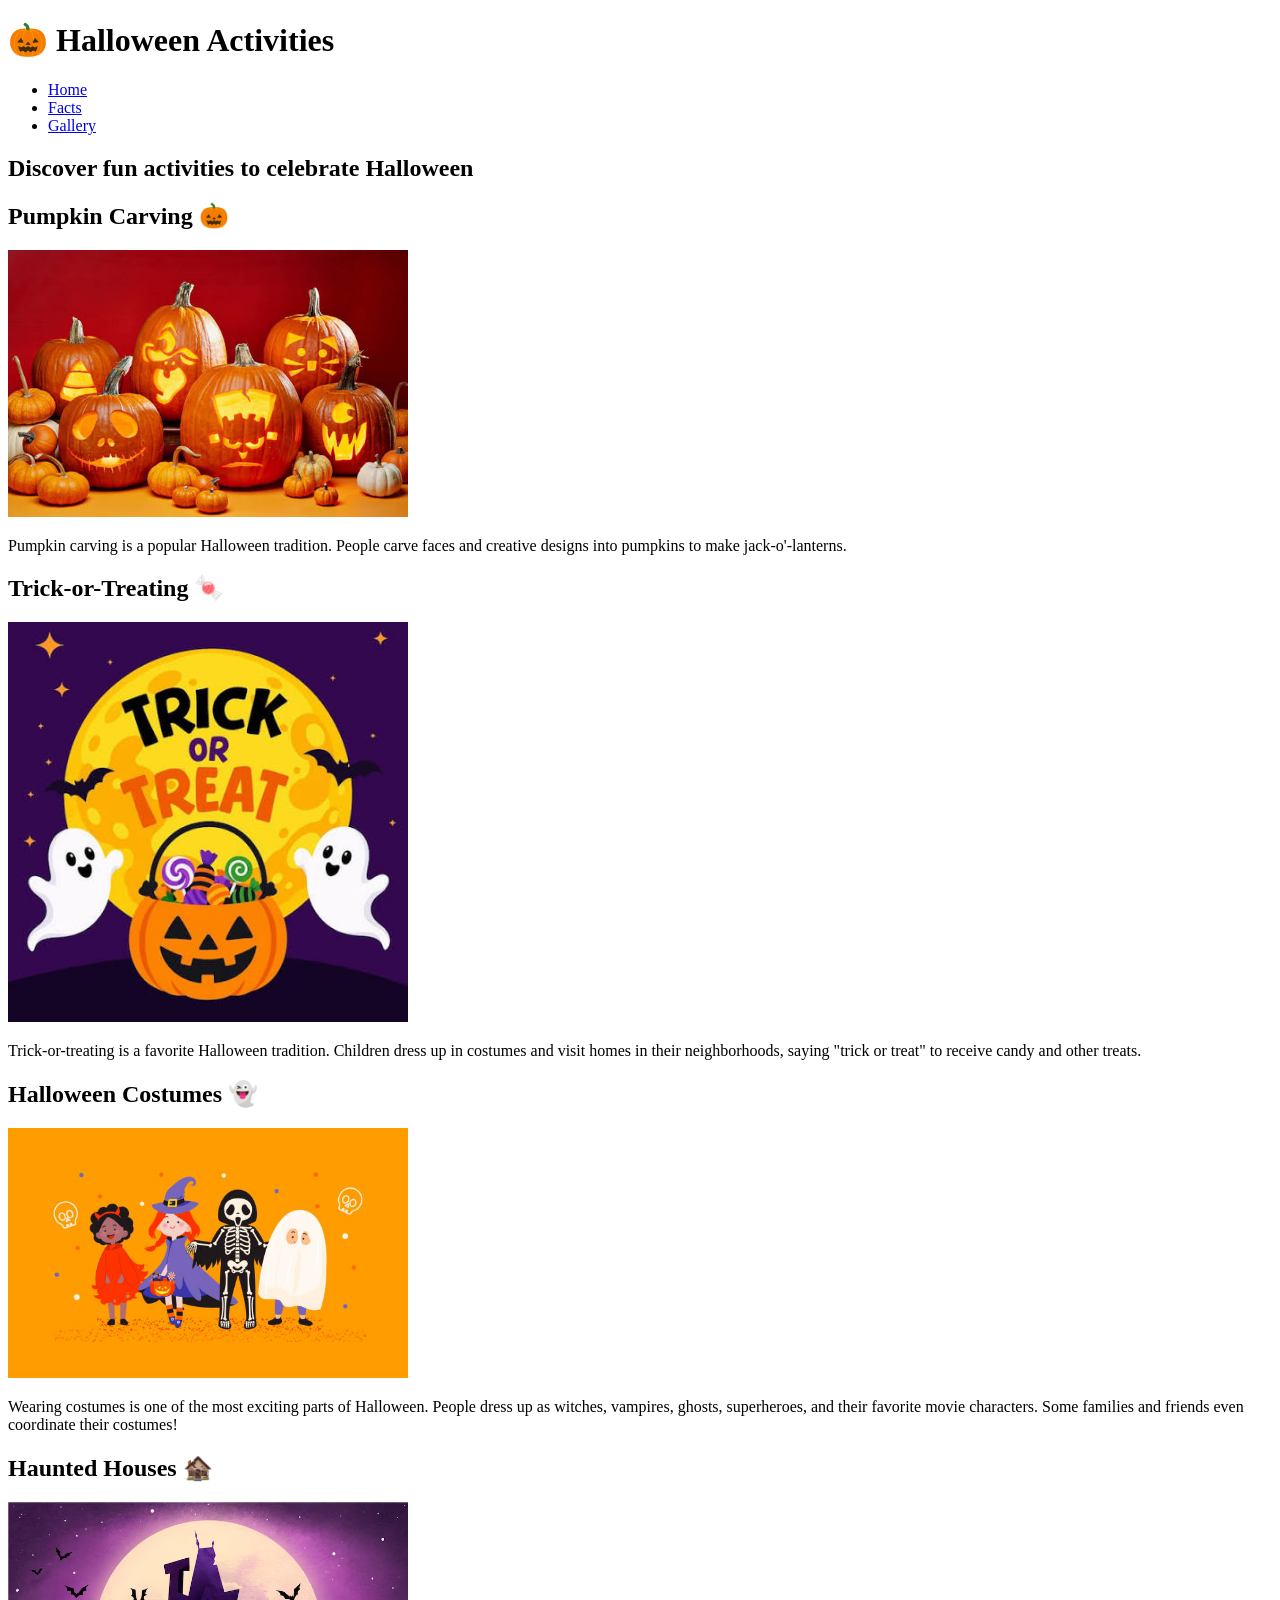
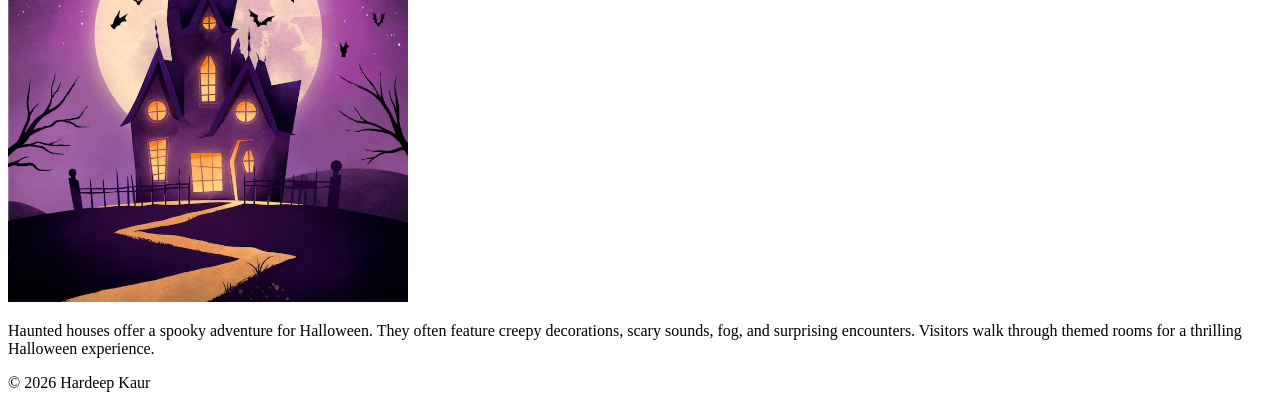
==== pages/activities.html @ 8a91a24c "Wave 1 - Added Halloween Activities - HK" ====
<!DOCTYPE html>
<html lang="en">
<head>
    <meta charset="UTF-8">
    <meta http-equiv="X-UA-Compatible" content="IE=edge">
    <meta name="viewport" content="width=device-width, initial-scale=1.0">
    <title>Halloween Activities</title>
</head>

<body>
    <header>
        <h1>🎃 Halloween Activities</h1>
    </header>

    <nav>
        <ul>
            <li><a href="../index.html">Home</a></li>
            <li><a href="facts.html">Facts</a></li>
            <li><a href="gallery.html">Gallery</a></li>
        </ul>
    </nav>

    <main>
        <section>
            <h2>Discover fun activities to celebrate Halloween</h2>
        </section>

        <section>
            <h2>Pumpkin Carving 🎃</h2>
            <img src="../assets/pumpkin_carving.jpg" alt="A carved pumpkin" width="400">

            <p>
                Pumpkin carving is a popular Halloween tradition.
                People carve faces and creative designs into pumpkins
                to make jack-o'-lanterns.
            </p>
        </section>

        <section>
            <h2>Trick-or-Treating 🍬</h2>
            <img src="../assets/trick_or_treat.jpg" alt="Children collecting candy" width="400">

            <p>
                Trick-or-treating is a favorite Halloween tradition.
                Children dress up in costumes and visit homes in their
                neighborhoods, saying "trick or treat" to receive candy
                and other treats.
            </p>
        </section>

        <section>
            <h2>Halloween Costumes 👻</h2>
            <img src="../assets/halloween_costumes.jpg" alt="Halloween costumes" width="400">

            <p>
                Wearing costumes is one of the most exciting parts of
                Halloween. People dress up as witches, vampires, ghosts,
                superheroes, and their favorite movie characters.
                Some families and friends even coordinate their costumes!
            </p>
        </section>

        <section>
            <h2>Haunted Houses 🏚️</h2>
            <img src="../assets/haunted_house.avif" alt="A spooky haunted house decorated for Halloween" width="400">

            <p>
                Haunted houses offer a spooky adventure for Halloween.
                They often feature creepy decorations, scary sounds,
                fog, and surprising encounters. Visitors walk through
                themed rooms for a thrilling Halloween experience.
            </p>
        </section>
    </main>

    <footer>
        <p>&copy; 2026 Hardeep Kaur</p>
    </footer>

</body>
</html>
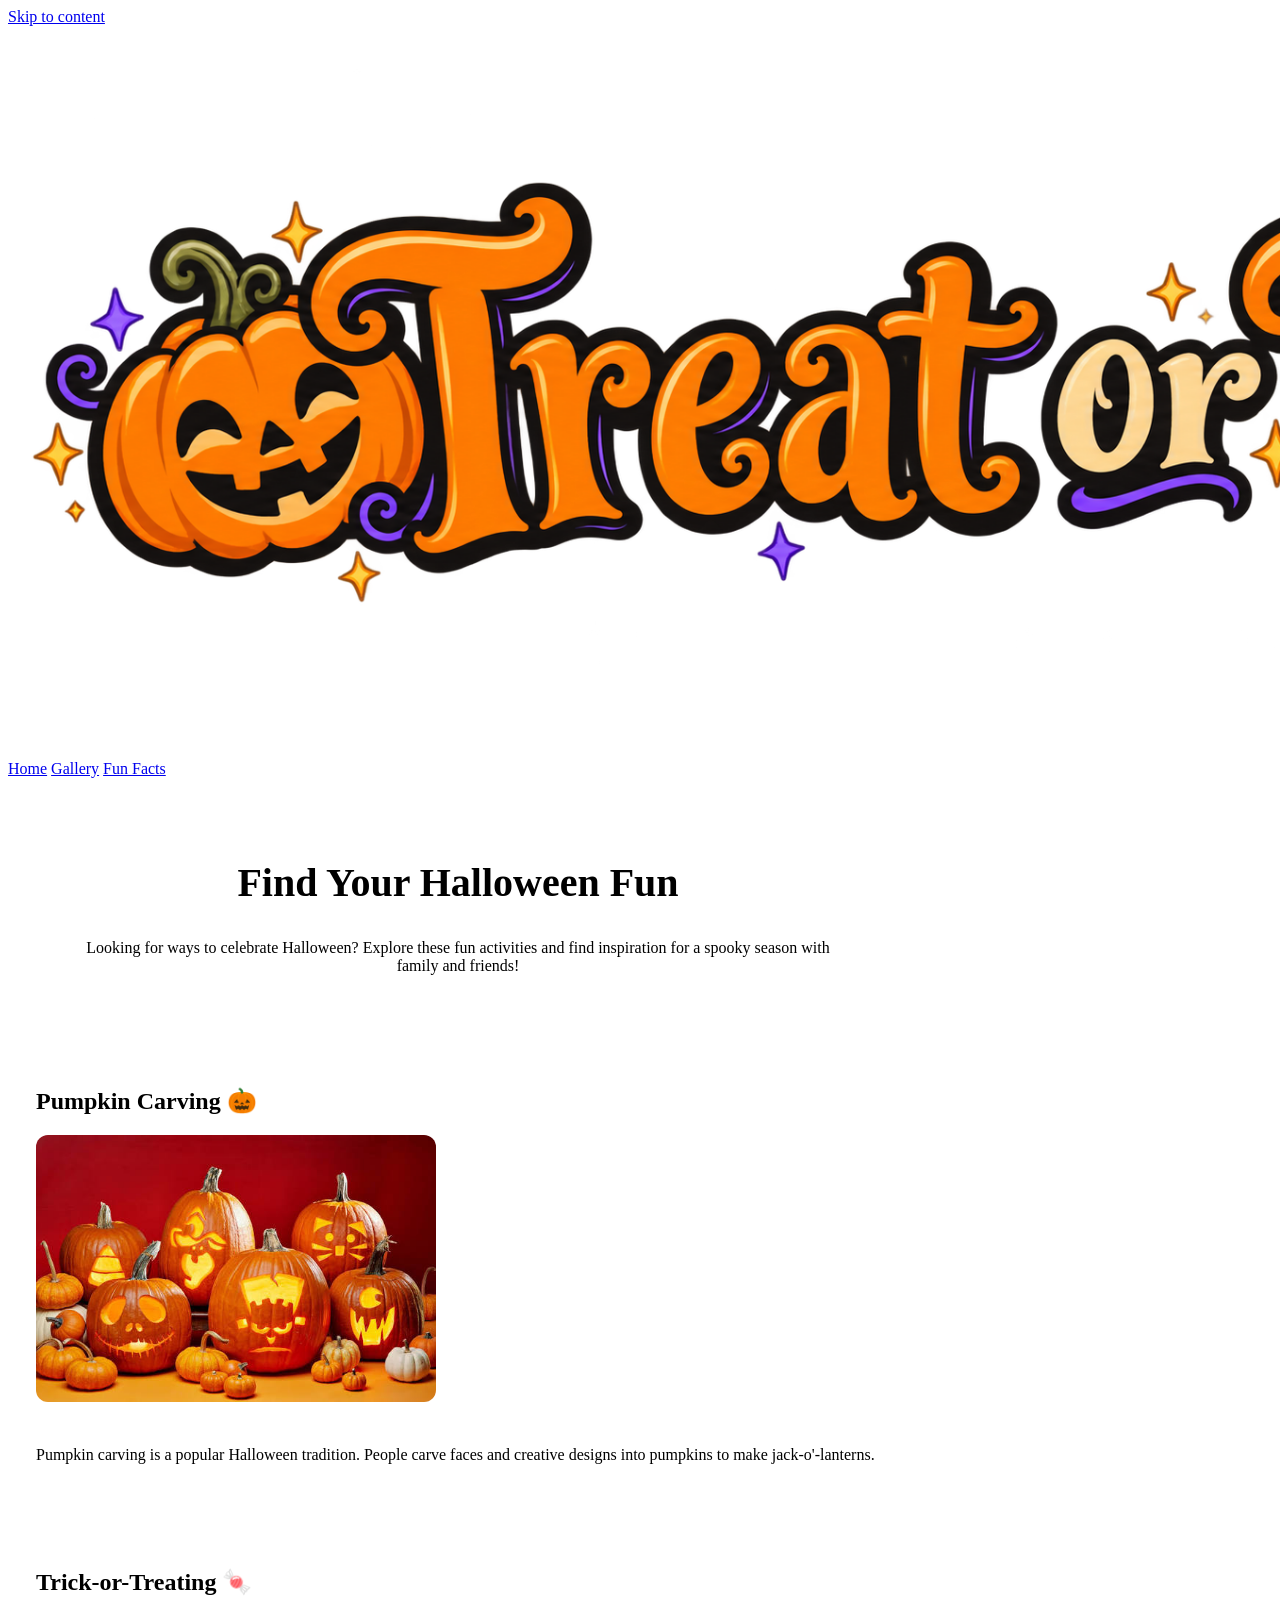
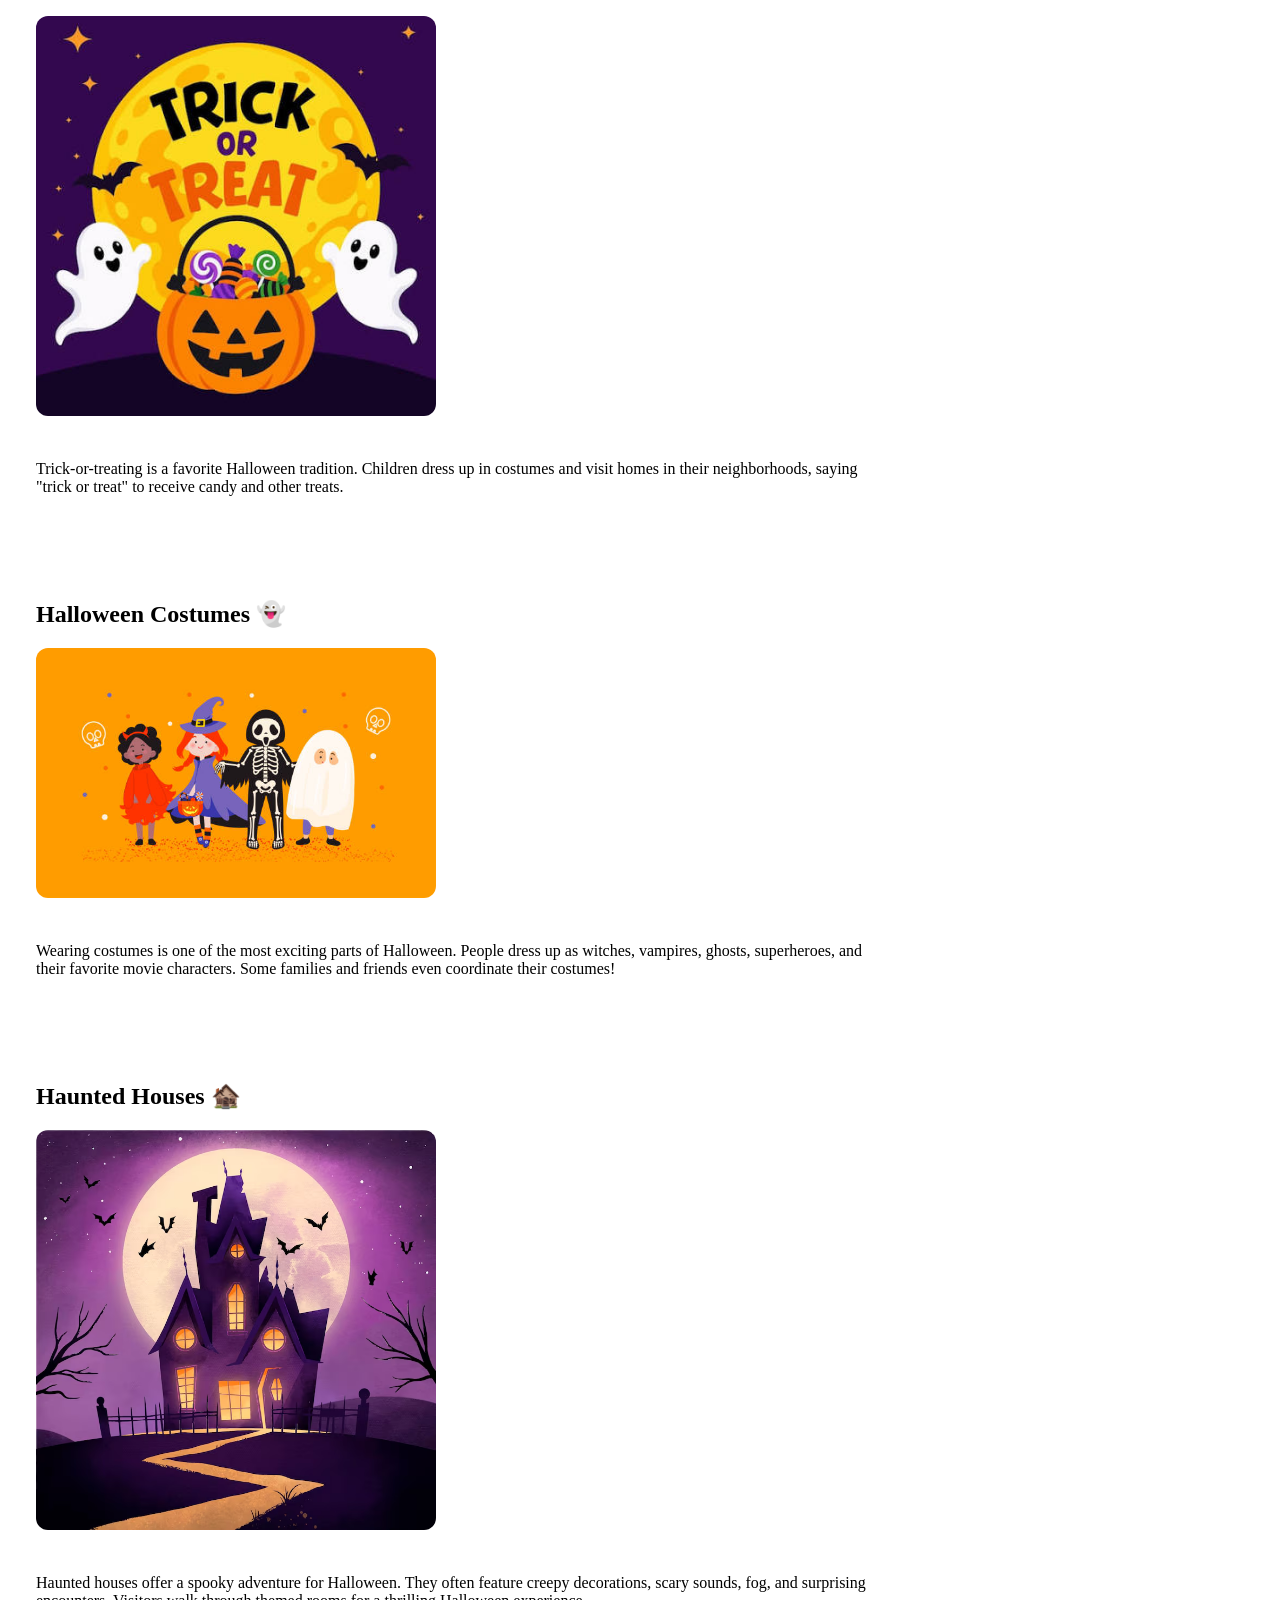
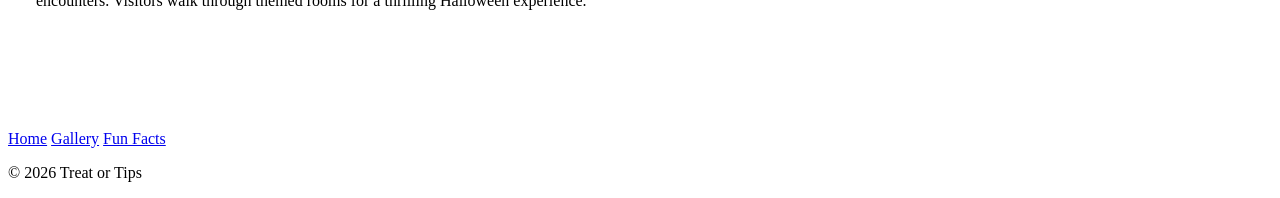
==== commit b6176e20: "Wave 2 Styles added for activities.html" ====
--- a/pages/activities.html
+++ b/pages/activities.html
@@ -2,32 +2,55 @@
 <html lang="en">
 <head>
     <meta charset="UTF-8">
-    <meta http-equiv="X-UA-Compatible" content="IE=edge">
     <meta name="viewport" content="width=device-width, initial-scale=1.0">
-    <title>Halloween Activities</title>
+    <meta name="description" content="Discover fun Halloween activities, from pumpkin carving to haunted houses.">
+    <title>Treat or Tips | Halloween Activities</title>
+
+    <link rel="stylesheet" href="../stylesheets/style.css">
+    <link rel="stylesheet" href="../stylesheets/activities.css">
 </head>
 
-<body>
-    <header>
-        <h1>🎃 Halloween Activities</h1>
+<body class="activities-page">
+    <a class="skip-link" href="#main-content">Skip to content</a>
+
+    <header class="site-header">
+        <h1>
+        <a href="../index.html" aria-label="Treat or Tips home">
+            <img
+                class="site-logo"
+                src="../images/title.png"
+                alt="Treat or Tips"
+                width="2048"
+                height="683"
+            />
+        </a>
+    </h1>
+
+        <nav class="site-nav" aria-label="Main navigation">
+            <a href="../index.html">Home</a>
+            <a href="gallery.html">Gallery</a>
+            <a href="facts.html">Fun Facts</a>
+        </nav>
     </header>
 
-    <nav>
-        <ul>
-            <li><a href="../index.html">Home</a></li>
-            <li><a href="facts.html">Facts</a></li>
-            <li><a href="gallery.html">Gallery</a></li>
-        </ul>
-    </nav>
-
-    <main>
-        <section>
-            <h2>Discover fun activities to celebrate Halloween</h2>
+    <main id="main-content">
+        <section class="activities-intro">
+            <h2>Find Your Halloween Fun</h2>
+            <p>
+                Looking for ways to celebrate Halloween?
+                Explore these fun activities and find inspiration
+                for a spooky season with family and friends!
+            </p>
         </section>
 
-        <section>
+        <section class="activity-card">
             <h2>Pumpkin Carving 🎃</h2>
-            <img src="../assets/pumpkin_carving.jpg" alt="A carved pumpkin" width="400">
+
+            <img
+                src="../assets/pumpkin_carving.jpg"
+                alt="A carved pumpkin"
+                width="400"
+            >
 
             <p>
                 Pumpkin carving is a popular Halloween tradition.
@@ -36,9 +59,14 @@
             </p>
         </section>
 
-        <section>
+        <section class="activity-card">
             <h2>Trick-or-Treating 🍬</h2>
-            <img src="../assets/trick_or_treat.jpg" alt="Children collecting candy" width="400">
+
+            <img
+                src="../assets/trick_or_treat.jpg"
+                alt="Children collecting Halloween candy"
+                width="400"
+            >
 
             <p>
                 Trick-or-treating is a favorite Halloween tradition.
@@ -48,21 +76,31 @@
             </p>
         </section>
 
-        <section>
+        <section class="activity-card">
             <h2>Halloween Costumes 👻</h2>
-            <img src="../assets/halloween_costumes.jpg" alt="Halloween costumes" width="400">
+
+            <img
+                src="../assets/halloween_costumes.jpg"
+                alt="Halloween costumes"
+                width="400"
+            >
 
             <p>
-                Wearing costumes is one of the most exciting parts of
-                Halloween. People dress up as witches, vampires, ghosts,
-                superheroes, and their favorite movie characters.
+                Wearing costumes is one of the most exciting parts
+                of Halloween. People dress up as witches, vampires,
+                ghosts, superheroes, and their favorite movie characters.
                 Some families and friends even coordinate their costumes!
             </p>
         </section>
 
-        <section>
+        <section class="activity-card">
             <h2>Haunted Houses 🏚️</h2>
-            <img src="../assets/haunted_house.avif" alt="A spooky haunted house decorated for Halloween" width="400">
+
+            <img
+                src="../assets/haunted_house.avif"
+                alt="A spooky haunted house decorated for Halloween"
+                width="400"
+            >
 
             <p>
                 Haunted houses offer a spooky adventure for Halloween.
@@ -73,9 +111,14 @@
         </section>
     </main>
 
-    <footer>
-        <p>&copy; 2026 Hardeep Kaur</p>
+    <footer class="site-footer">
+        <nav aria-label="Footer navigation">
+            <a href="../index.html">Home</a>
+            <a href="gallery.html">Gallery</a>
+            <a href="facts.html">Fun Facts</a>
+        </nav>
+
+        <p>&copy; 2026 Treat or Tips</p>
     </footer>
-
 </body>
 </html>
--- a/stylesheets/style.css
+++ b/stylesheets/style.css
@@ -0,0 +1,11 @@
+header {
+    color: white;
+}
+
+body {
+  background-image: url("../images/halloween-background.png");
+  background-size: cover;
+  background-position: center;
+  background-repeat: no-repeat;
+  background-attachment: fixed;
+}
--- a/stylesheets/activities.css
+++ b/stylesheets/activities.css
@@ -0,0 +1,56 @@
+.activities-page main {
+    width: min(900px, 90%);
+    padding-bottom: 64px;
+}
+
+/* Introduction section */
+.activities-intro {
+    max-width: 750px;
+    margin: 0 auto;
+    padding: 48px 0;
+    text-align: center;
+}
+
+.activities-intro h2 {
+    color: var(--orange);
+    font-family: Georgia, "Times New Roman", serif;
+    font-size: clamp(1.8rem, 4vw, 2.5rem);
+}
+
+/* Individual activity cards */
+.activity-card {
+    margin-bottom: 28px;
+    padding: 28px;
+    border: 1px solid var(--purple);
+    border-radius: 16px;
+}
+
+/* Activity headings */
+.activity-card h2 {
+    margin-bottom: 20px;
+    color: var(--orange);
+    font-family: Georgia, "Times New Roman", serif;
+}
+
+/* Activity images */
+.activity-card img {
+    width: min(100%, 400px);
+    margin: 0 auto 24px;
+    border-radius: 12px;
+}
+
+/* Activity descriptions */
+.activity-card p {
+    margin-bottom: 0;
+}
+
+/* Smaller screens */
+@media (max-width: 720px) {
+    .activities-intro {
+        padding: 36px 0;
+    }
+
+    .activity-card {
+        padding: 20px;
+    }
+}
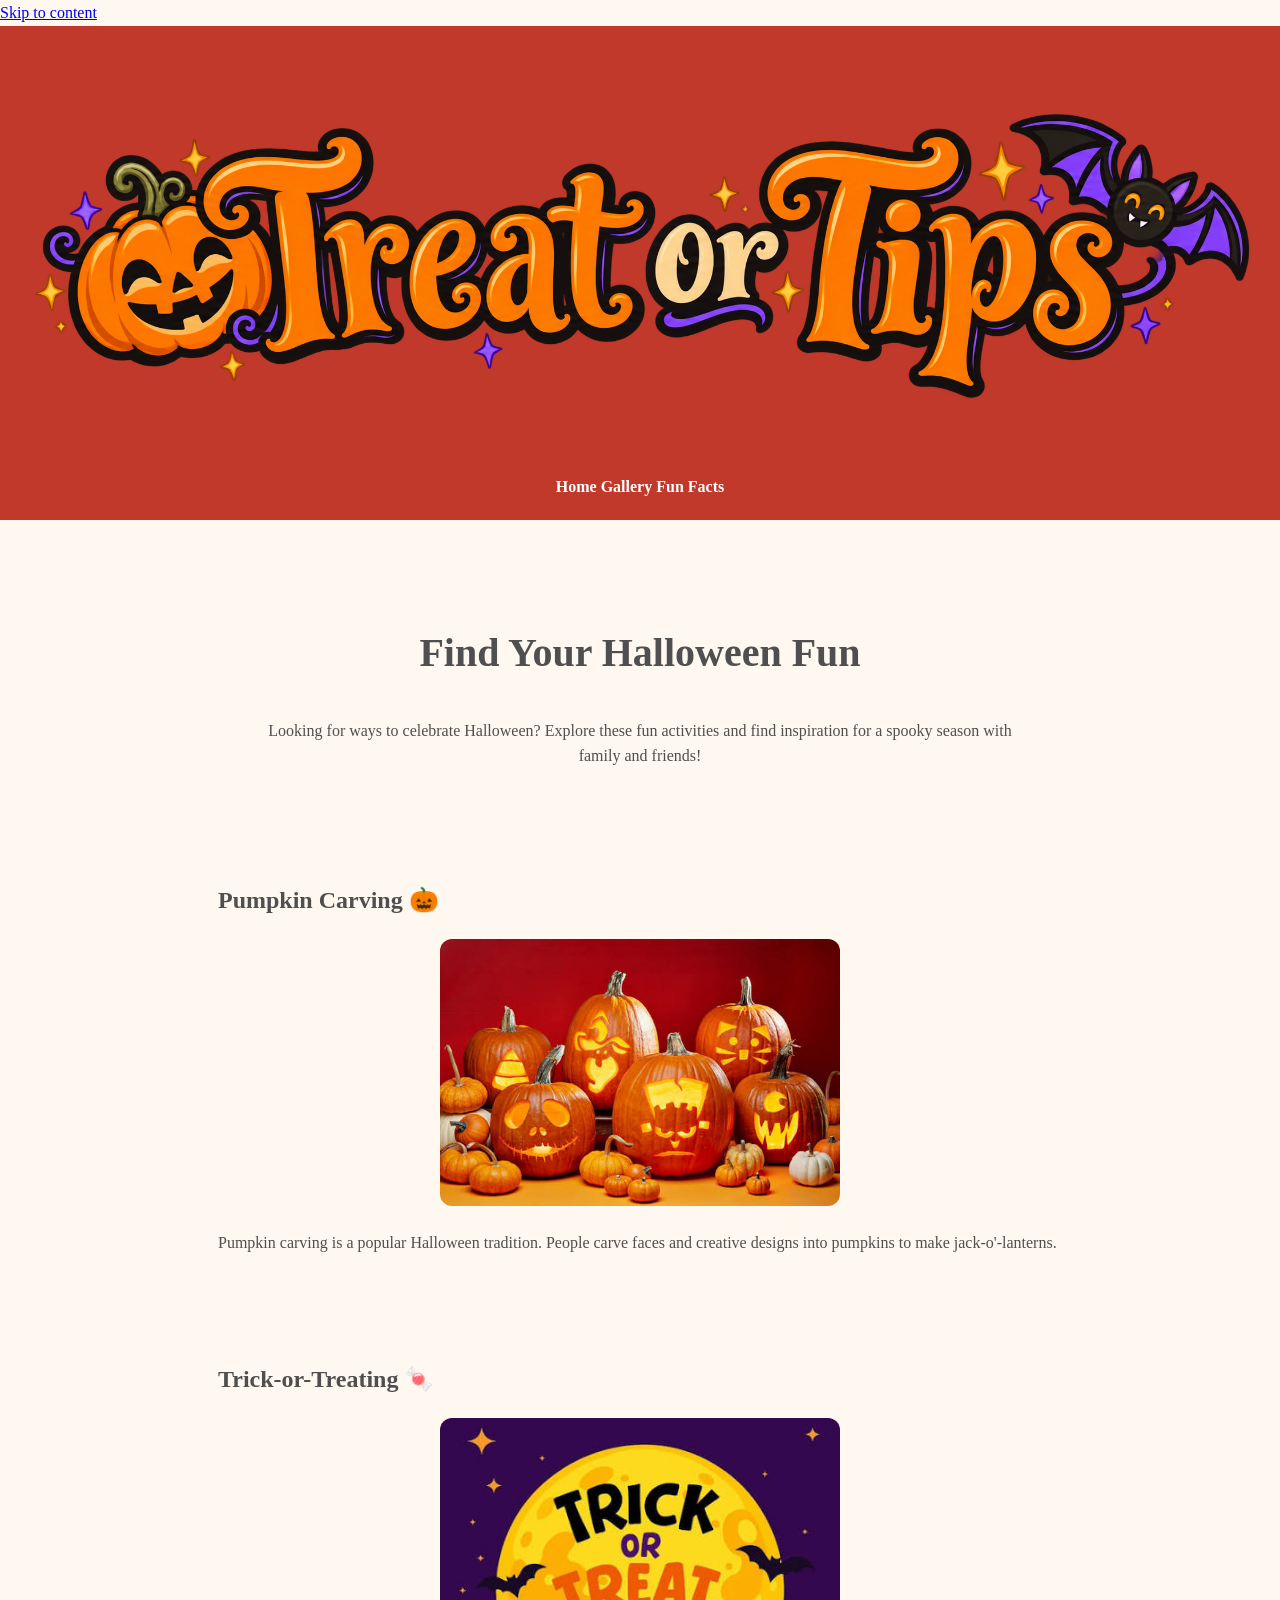
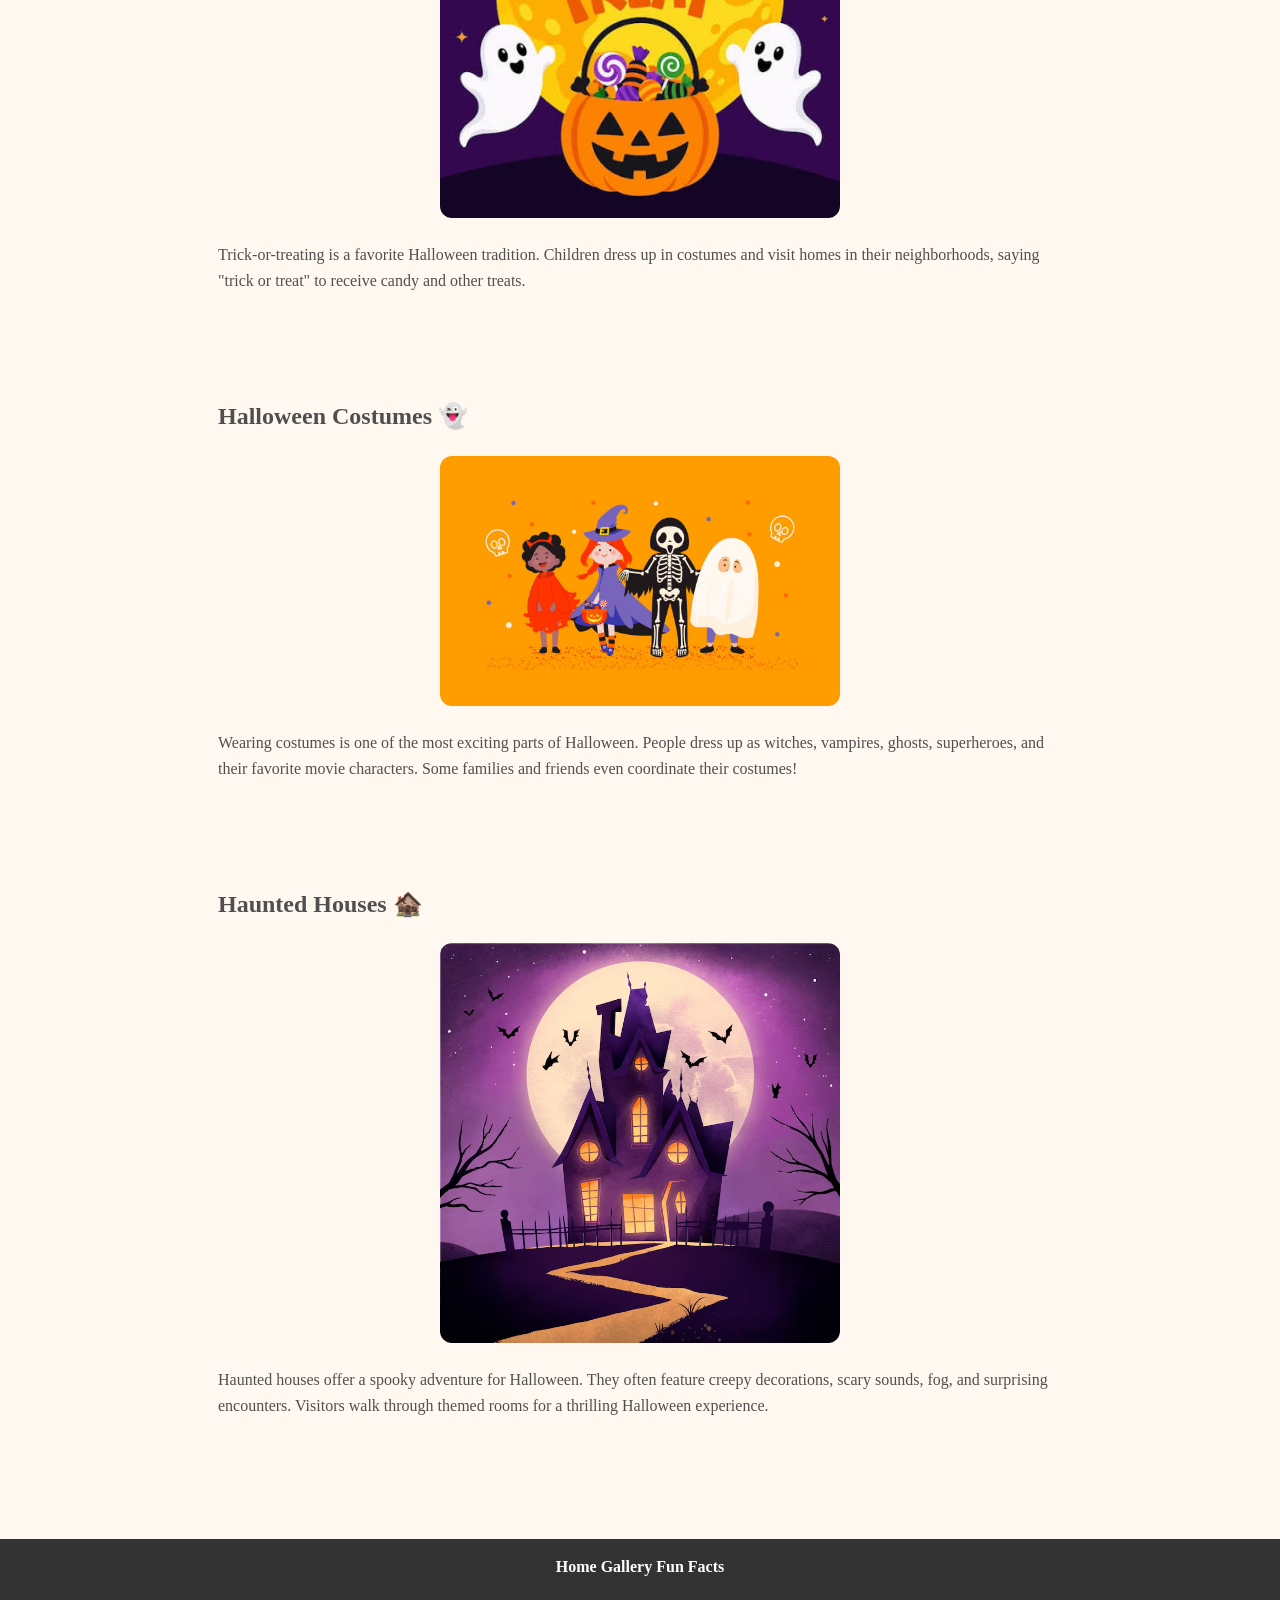
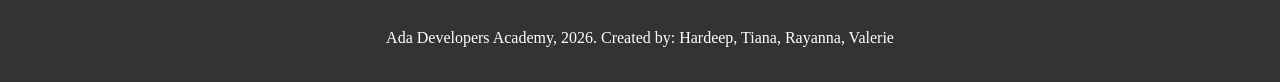
==== commit def2a4b0: "fixed the footer with all the names and coworking agreement" ====
--- a/pages/activities.html
+++ b/pages/activities.html
@@ -1,124 +1,130 @@
-<!DOCTYPE html>
+<!doctype html>
 <html lang="en">
-<head>
-    <meta charset="UTF-8">
-    <meta name="viewport" content="width=device-width, initial-scale=1.0">
-    <meta name="description" content="Discover fun Halloween activities, from pumpkin carving to haunted houses.">
+  <head>
+    <meta charset="UTF-8" />
+    <meta name="viewport" content="width=device-width, initial-scale=1.0" />
+    <meta
+      name="description"
+      content="Discover fun Halloween activities, from pumpkin carving to haunted houses."
+    />
     <title>Treat or Tips | Halloween Activities</title>
 
-    <link rel="stylesheet" href="../stylesheets/style.css">
-    <link rel="stylesheet" href="../stylesheets/activities.css">
-</head>
+    <link rel="stylesheet" href="../stylesheets/style.css" />
+    <link rel="stylesheet" href="../stylesheets/activities.css" />
+  </head>
 
-<body class="activities-page">
+  <body class="activities-page">
     <a class="skip-link" href="#main-content">Skip to content</a>
 
     <header class="site-header">
-        <h1>
+      <h1>
         <a href="../index.html" aria-label="Treat or Tips home">
-            <img
-                class="site-logo"
-                src="../images/title.png"
-                alt="Treat or Tips"
-                width="2048"
-                height="683"
-            />
+          <img
+            class="site-logo"
+            src="../images/title.png"
+            alt="Treat or Tips"
+            width="2048"
+            height="683"
+          />
         </a>
-    </h1>
+      </h1>
 
-        <nav class="site-nav" aria-label="Main navigation">
-            <a href="../index.html">Home</a>
-            <a href="gallery.html">Gallery</a>
-            <a href="facts.html">Fun Facts</a>
-        </nav>
+      <nav class="site-nav" aria-label="Main navigation">
+        <a href="../index.html">Home</a>
+        <a href="gallery.html">Gallery</a>
+        <a href="facts.html">Fun Facts</a>
+      </nav>
     </header>
 
     <main id="main-content">
-        <section class="activities-intro">
-            <h2>Find Your Halloween Fun</h2>
-            <p>
-                Looking for ways to celebrate Halloween?
-                Explore these fun activities and find inspiration
-                for a spooky season with family and friends!
-            </p>
-        </section>
+      <section class="activities-intro">
+        <h2>Find Your Halloween Fun</h2>
+        <p>
+          Looking for ways to celebrate Halloween? Explore these fun activities
+          and find inspiration for a spooky season with family and friends!
+        </p>
+      </section>
 
-        <section class="activity-card">
-            <h2>Pumpkin Carving 🎃</h2>
+      <section class="activity-card">
+        <h2>Pumpkin Carving 🎃</h2>
 
-            <img
-                src="../assets/pumpkin_carving.jpg"
-                alt="A carved pumpkin"
-                width="400"
-            >
+        <img
+          src="../assets/pumpkin_carving.jpg"
+          alt="A carved pumpkin"
+          width="400"
+        />
 
-            <p>
-                Pumpkin carving is a popular Halloween tradition.
-                People carve faces and creative designs into pumpkins
-                to make jack-o'-lanterns.
-            </p>
-        </section>
+        <p>
+          Pumpkin carving is a popular Halloween tradition. People carve faces
+          and creative designs into pumpkins to make jack-o'-lanterns.
+        </p>
+      </section>
 
-        <section class="activity-card">
-            <h2>Trick-or-Treating 🍬</h2>
+      <section class="activity-card">
+        <h2>Trick-or-Treating 🍬</h2>
 
-            <img
-                src="../assets/trick_or_treat.jpg"
-                alt="Children collecting Halloween candy"
-                width="400"
-            >
+        <img
+          src="../assets/trick_or_treat.jpg"
+          alt="Children collecting Halloween candy"
+          width="400"
+        />
 
-            <p>
-                Trick-or-treating is a favorite Halloween tradition.
-                Children dress up in costumes and visit homes in their
-                neighborhoods, saying "trick or treat" to receive candy
-                and other treats.
-            </p>
-        </section>
+        <p>
+          Trick-or-treating is a favorite Halloween tradition. Children dress up
+          in costumes and visit homes in their neighborhoods, saying "trick or
+          treat" to receive candy and other treats.
+        </p>
+      </section>
 
-        <section class="activity-card">
-            <h2>Halloween Costumes 👻</h2>
+      <section class="activity-card">
+        <h2>Halloween Costumes 👻</h2>
 
-            <img
-                src="../assets/halloween_costumes.jpg"
-                alt="Halloween costumes"
-                width="400"
-            >
+        <img
+          src="../assets/halloween_costumes.jpg"
+          alt="Halloween costumes"
+          width="400"
+        />
 
-            <p>
-                Wearing costumes is one of the most exciting parts
-                of Halloween. People dress up as witches, vampires,
-                ghosts, superheroes, and their favorite movie characters.
-                Some families and friends even coordinate their costumes!
-            </p>
-        </section>
+        <p>
+          Wearing costumes is one of the most exciting parts of Halloween.
+          People dress up as witches, vampires, ghosts, superheroes, and their
+          favorite movie characters. Some families and friends even coordinate
+          their costumes!
+        </p>
+      </section>
 
-        <section class="activity-card">
-            <h2>Haunted Houses 🏚️</h2>
+      <section class="activity-card">
+        <h2>Haunted Houses 🏚️</h2>
 
-            <img
-                src="../assets/haunted_house.avif"
-                alt="A spooky haunted house decorated for Halloween"
-                width="400"
-            >
+        <img
+          src="../assets/haunted_house.avif"
+          alt="A spooky haunted house decorated for Halloween"
+          width="400"
+        />
 
-            <p>
-                Haunted houses offer a spooky adventure for Halloween.
-                They often feature creepy decorations, scary sounds,
-                fog, and surprising encounters. Visitors walk through
-                themed rooms for a thrilling Halloween experience.
-            </p>
-        </section>
+        <p>
+          Haunted houses offer a spooky adventure for Halloween. They often
+          feature creepy decorations, scary sounds, fog, and surprising
+          encounters. Visitors walk through themed rooms for a thrilling
+          Halloween experience.
+        </p>
+      </section>
     </main>
 
     <footer class="site-footer">
-        <nav aria-label="Footer navigation">
-            <a href="../index.html">Home</a>
-            <a href="gallery.html">Gallery</a>
-            <a href="facts.html">Fun Facts</a>
-        </nav>
-
-        <p>&copy; 2026 Treat or Tips</p>
+      <nav aria-label="Footer navigation">
+        <a href="../index.html">Home</a>
+        <a href="gallery.html">Gallery</a>
+        <a href="facts.html">Fun Facts</a>
+      </nav>
     </footer>
-</body>
-</html>+    <footer class="site-footer">
+      <nav>
+        <p>
+          Ada Developers Academy, 2026. Created by: Hardeep, Tiana, Rayanna,
+          Valerie
+        </p>
+      </nav>
+    </footer>
+  </body>
+</html>
--- a/stylesheets/style.css
+++ b/stylesheets/style.css
@@ -1,11 +1,85 @@
-header {
-    color: white;
+body {
+  margin: 0;
+  font-family: "Comic Sans MS", "Times New Roman", serif;
+  line-height: 1.6;
+  color: #504f4f;
+  background-color: #fff8f0;
 }
 
-body {
-  background-image: url("../images/halloween-background.png");
-  background-size: cover;
-  background-position: center;
-  background-repeat: no-repeat;
-  background-attachment: fixed;
-}+/* header and navigation */
+header {
+  padding: 20px;
+  text-align: center;
+  color: #ffffff;
+  background-color: #c0392b;
+}
+
+header h1 {
+  margin: 0 0 10px;
+}
+
+nav ul {
+  margin: 0;
+  padding: 0;
+  list-style: none;
+}
+
+nav li {
+  display: inline-block;
+  margin: 0 10px;
+}
+
+nav a {
+  font-weight: bold;
+  color: #ffffff;
+  text-decoration: none;
+}
+
+nav a:hover {
+  text-decoration: underline;
+}
+
+/* highlights the link of the page on */
+nav a[aria-current="page"] {
+  padding: 4px 12px;
+  border-radius: 15px;
+  color: #c0392b;
+  background-color: #ffffff;
+}
+
+/* main content */
+main {
+  max-width: 900px;
+  margin: 0 auto;
+  padding: 20px;
+}
+
+h2 {
+  color: #c0392b;
+  font-weight: bold;
+}
+
+img {
+  display: block;
+  max-width: 100%;
+  height: auto;
+  margin: 0 0 15px;
+  border-radius: 8px;
+}
+
+/* white box with rounded corners and a shadow */
+.card {
+  margin-bottom: 30px;
+  padding: 20px;
+  border-radius: 10px;
+  background-color: #ffffff;
+  box-shadow: 0 2px 6px rgba(0, 0, 0, 0.1);
+}
+
+/* footer */
+footer {
+  padding: 15px;
+  text-align: center;
+  color: #ffffff;
+  background-color: #333333;
+}
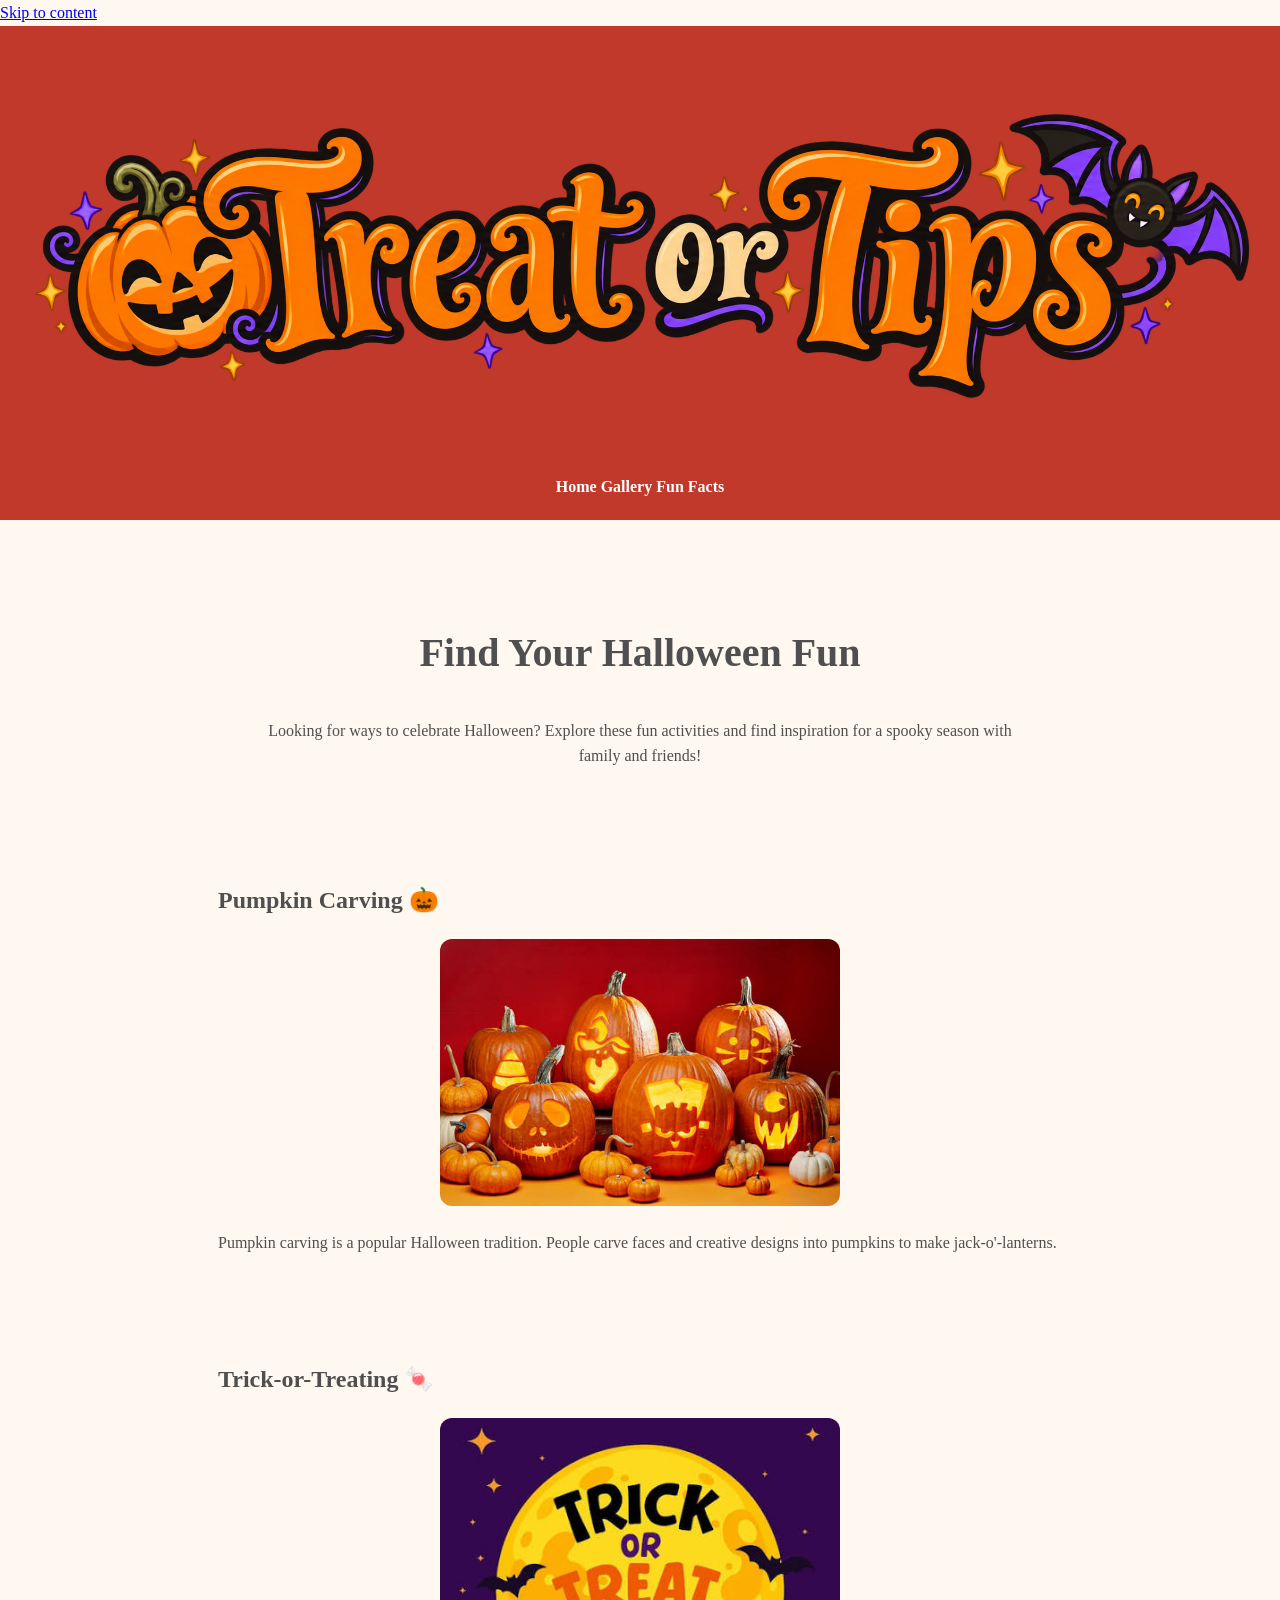
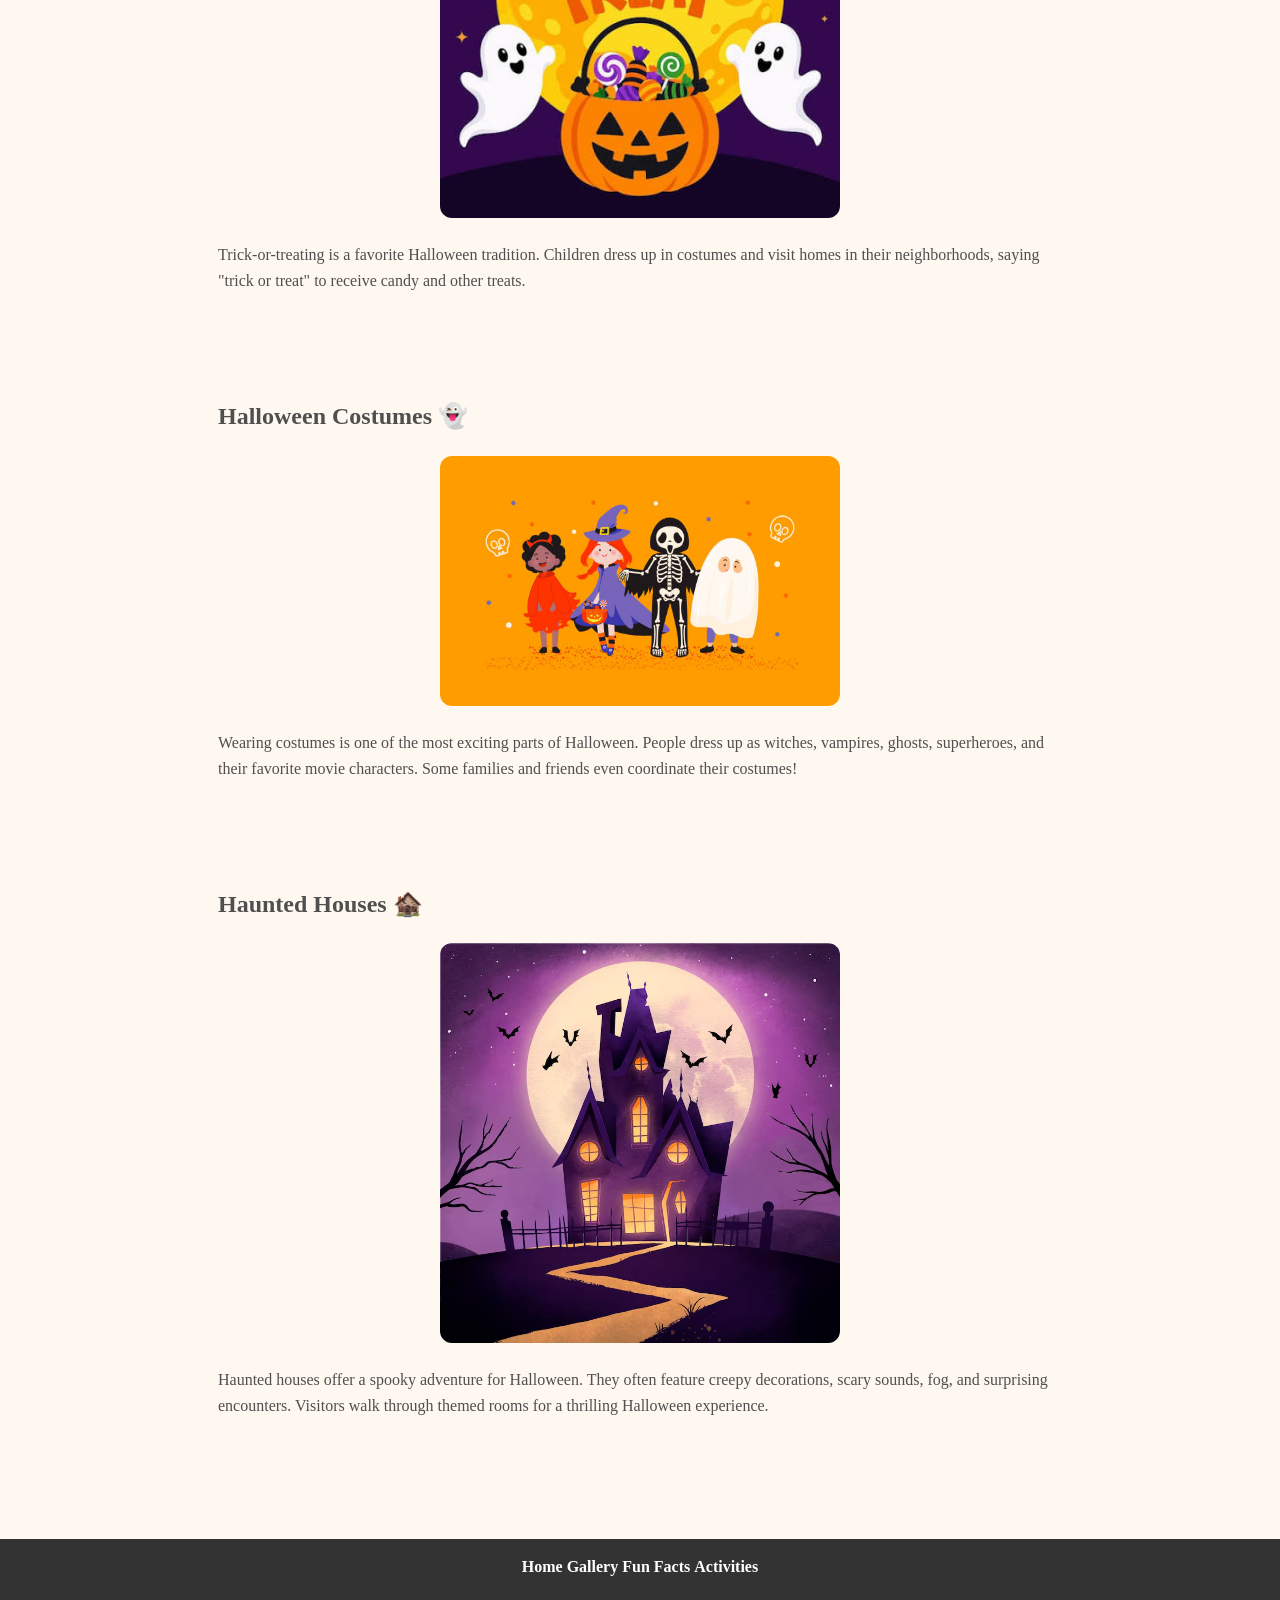
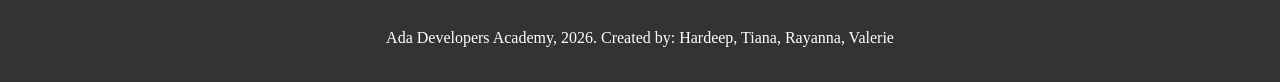
==== commit 009f6b57: "footer fixed" ====
--- a/pages/activities.html
+++ b/pages/activities.html
@@ -116,6 +116,7 @@
         <a href="../index.html">Home</a>
         <a href="gallery.html">Gallery</a>
         <a href="facts.html">Fun Facts</a>
+        <a href="activities.html">Activities</a>
       </nav>
     </footer>
     <footer class="site-footer">
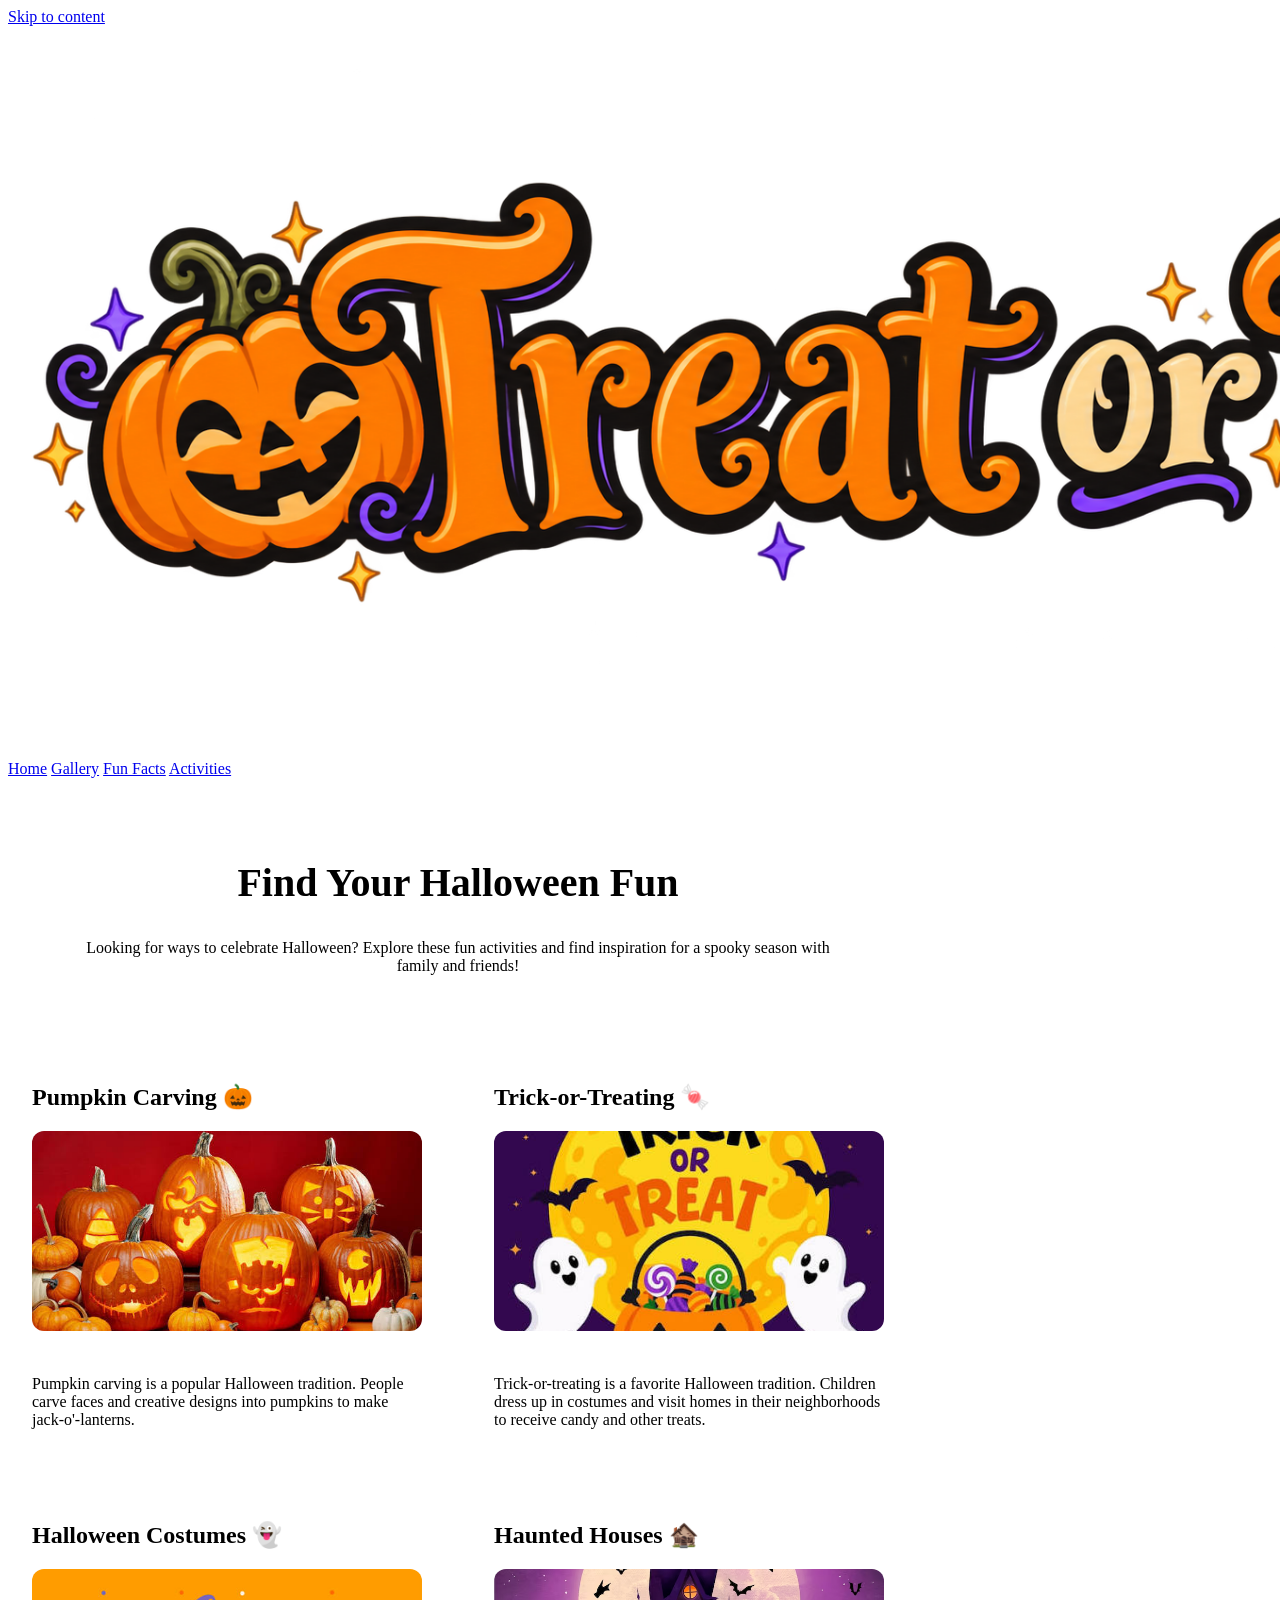
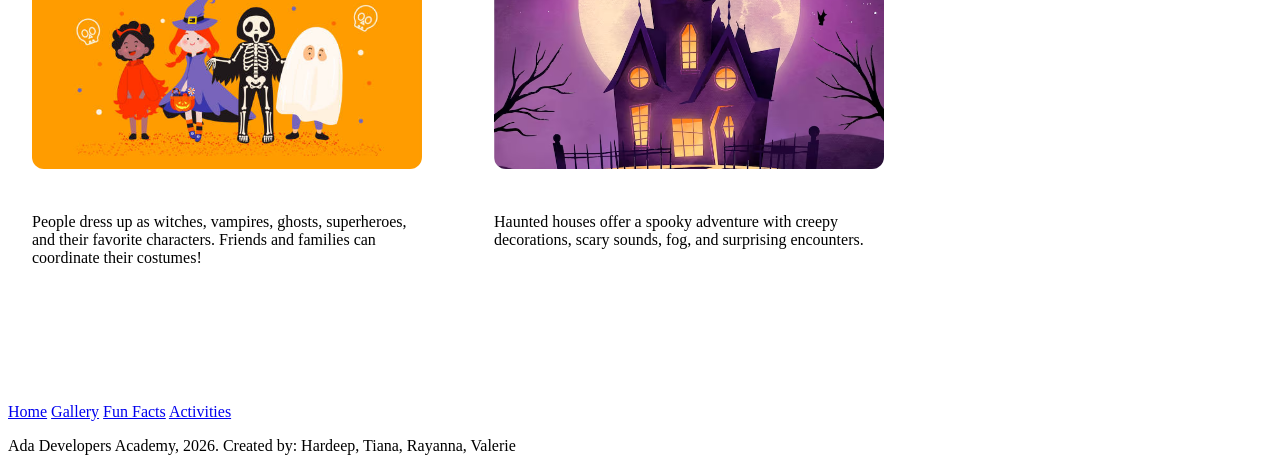
==== commit bdb241b8: "Wave 3- Halloween activities grid layout" ====
--- a/pages/activities.html
+++ b/pages/activities.html
@@ -1,16 +1,16 @@
-<!doctype html>
+<!DOCTYPE html>
 <html lang="en">
+  
   <head>
-    <meta charset="UTF-8" />
-    <meta name="viewport" content="width=device-width, initial-scale=1.0" />
+    <meta charset="UTF-8">
+    <meta name="viewport" content="width=device-width, initial-scale=1.0">
     <meta
       name="description"
-      content="Discover fun Halloween activities, from pumpkin carving to haunted houses."
-    />
+      content="Discover fun Halloween activities, from pumpkin carving to haunted houses.">
     <title>Treat or Tips | Halloween Activities</title>
 
-    <link rel="stylesheet" href="../stylesheets/style.css" />
-    <link rel="stylesheet" href="../stylesheets/activities.css" />
+    <link rel="stylesheet" href="../stylesheets/style.css">
+    <link rel="stylesheet" href="../stylesheets/activities.css">
   </head>
 
   <body class="activities-page">
@@ -18,98 +18,70 @@
 
     <header class="site-header">
       <h1>
-        <a href="../index.html" aria-label="Treat or Tips home">
-          <img
-            class="site-logo"
-            src="../images/title.png"
-            alt="Treat or Tips"
-            width="2048"
-            height="683"
-          />
-        </a>
+          <img class="site-logo" src="../images/title.png" alt="Treat or Tips" width="2048" height="683">
       </h1>
 
       <nav class="site-nav" aria-label="Main navigation">
         <a href="../index.html">Home</a>
         <a href="gallery.html">Gallery</a>
         <a href="facts.html">Fun Facts</a>
+        <a href="activities.html">Activities</a>
       </nav>
     </header>
 
-    <main id="main-content">
-      <section class="activities-intro">
+<main id="main-content">
+    <section class="activities-intro">
         <h2>Find Your Halloween Fun</h2>
         <p>
-          Looking for ways to celebrate Halloween? Explore these fun activities
-          and find inspiration for a spooky season with family and friends!
+            Looking for ways to celebrate Halloween?
+            Explore these fun activities and find inspiration
+            for a spooky season with family and friends!
         </p>
-      </section>
+    </section>
 
-      <section class="activity-card">
-        <h2>Pumpkin Carving 🎃</h2>
+    <div class="activities-grid">
 
-        <img
-          src="../assets/pumpkin_carving.jpg"
-          alt="A carved pumpkin"
-          width="400"
-        />
+        <section class="activity-card">
+            <h2>Pumpkin Carving 🎃</h2>
+            <img src="../images/pumpkin_carving.jpg" alt="A carved pumpkin" width="400">
+            <p>
+                Pumpkin carving is a popular Halloween tradition.
+                People carve faces and creative designs into pumpkins
+                to make jack-o'-lanterns.
+            </p>
+        </section>
 
-        <p>
-          Pumpkin carving is a popular Halloween tradition. People carve faces
-          and creative designs into pumpkins to make jack-o'-lanterns.
-        </p>
-      </section>
+        <section class="activity-card">
+            <h2>Trick-or-Treating 🍬</h2>
+            <img src="../images/trick_or_treat.jpg" alt="Children collecting Halloween candy" width="400">
+            <p>
+                Trick-or-treating is a favorite Halloween tradition.
+                Children dress up in costumes and visit homes in their
+                neighborhoods to receive candy and other treats.
+            </p>
+        </section>
 
-      <section class="activity-card">
-        <h2>Trick-or-Treating 🍬</h2>
+        <section class="activity-card">
+            <h2>Halloween Costumes 👻</h2>
+            <img src="../images/halloween_costumes.jpg" alt="Halloween costumes" width="400">
+            <p>
+                People dress up as witches, vampires, ghosts,
+                superheroes, and their favorite characters.
+                Friends and families can coordinate their costumes!
+            </p>
+        </section>
 
-        <img
-          src="../assets/trick_or_treat.jpg"
-          alt="Children collecting Halloween candy"
-          width="400"
-        />
+        <section class="activity-card">
+            <h2>Haunted Houses 🏚️</h2>
+            <img src="../images/haunted_house.avif" alt="A spooky haunted house decorated for Halloween" width="400">
+            <p>
+                Haunted houses offer a spooky adventure with creepy
+                decorations, scary sounds, fog, and surprising encounters.
+            </p>
+        </section>
 
-        <p>
-          Trick-or-treating is a favorite Halloween tradition. Children dress up
-          in costumes and visit homes in their neighborhoods, saying "trick or
-          treat" to receive candy and other treats.
-        </p>
-      </section>
-
-      <section class="activity-card">
-        <h2>Halloween Costumes 👻</h2>
-
-        <img
-          src="../assets/halloween_costumes.jpg"
-          alt="Halloween costumes"
-          width="400"
-        />
-
-        <p>
-          Wearing costumes is one of the most exciting parts of Halloween.
-          People dress up as witches, vampires, ghosts, superheroes, and their
-          favorite movie characters. Some families and friends even coordinate
-          their costumes!
-        </p>
-      </section>
-
-      <section class="activity-card">
-        <h2>Haunted Houses 🏚️</h2>
-
-        <img
-          src="../assets/haunted_house.avif"
-          alt="A spooky haunted house decorated for Halloween"
-          width="400"
-        />
-
-        <p>
-          Haunted houses offer a spooky adventure for Halloween. They often
-          feature creepy decorations, scary sounds, fog, and surprising
-          encounters. Visitors walk through themed rooms for a thrilling
-          Halloween experience.
-        </p>
-      </section>
-    </main>
+    </div>
+</main>
 
     <footer class="site-footer">
       <nav aria-label="Footer navigation">
--- a/stylesheets/style.css
+++ b/stylesheets/style.css
@@ -1,85 +1,11 @@
-body {
-  margin: 0;
-  font-family: "Comic Sans MS", "Times New Roman", serif;
-  line-height: 1.6;
-  color: #504f4f;
-  background-color: #fff8f0;
+header {
+    color: white;
 }
 
-/* header and navigation */
-header {
-  padding: 20px;
-  text-align: center;
-  color: #ffffff;
-  background-color: #c0392b;
-}
-
-header h1 {
-  margin: 0 0 10px;
-}
-
-nav ul {
-  margin: 0;
-  padding: 0;
-  list-style: none;
-}
-
-nav li {
-  display: inline-block;
-  margin: 0 10px;
-}
-
-nav a {
-  font-weight: bold;
-  color: #ffffff;
-  text-decoration: none;
-}
-
-nav a:hover {
-  text-decoration: underline;
-}
-
-/* highlights the link of the page on */
-nav a[aria-current="page"] {
-  padding: 4px 12px;
-  border-radius: 15px;
-  color: #c0392b;
-  background-color: #ffffff;
-}
-
-/* main content */
-main {
-  max-width: 900px;
-  margin: 0 auto;
-  padding: 20px;
-}
-
-h2 {
-  color: #c0392b;
-  font-weight: bold;
-}
-
-img {
-  display: block;
-  max-width: 100%;
-  height: auto;
-  margin: 0 0 15px;
-  border-radius: 8px;
-}
-
-/* white box with rounded corners and a shadow */
-.card {
-  margin-bottom: 30px;
-  padding: 20px;
-  border-radius: 10px;
-  background-color: #ffffff;
-  box-shadow: 0 2px 6px rgba(0, 0, 0, 0.1);
-}
-
-/* footer */
-footer {
-  padding: 15px;
-  text-align: center;
-  color: #ffffff;
-  background-color: #333333;
-}
+body {
+  background-image: url("../images/halloween-background.png");
+  background-size: cover;
+  background-position: center;
+  background-repeat: no-repeat;
+  background-attachment: fixed;
+}
--- a/stylesheets/activities.css
+++ b/stylesheets/activities.css
@@ -1,3 +1,19 @@
+/* Grid container */
+.activities-grid {
+    display: grid;
+    grid-template-columns: repeat(2, minmax(0, 1fr));
+    gap: 24px;
+    padding-bottom: 48px;
+}
+
+/* Grid items */
+.activity-card {
+    margin-bottom: 0;
+    padding: 24px;
+    border: 1px solid var(--purple);
+    border-radius: 16px;
+}
+
 .activities-page main {
     width: min(900px, 90%);
     padding-bottom: 64px;
@@ -17,14 +33,6 @@
     font-size: clamp(1.8rem, 4vw, 2.5rem);
 }
 
-/* Individual activity cards */
-.activity-card {
-    margin-bottom: 28px;
-    padding: 28px;
-    border: 1px solid var(--purple);
-    border-radius: 16px;
-}
-
 /* Activity headings */
 .activity-card h2 {
     margin-bottom: 20px;
@@ -32,9 +40,12 @@
     font-family: Georgia, "Times New Roman", serif;
 }
 
-/* Activity images */
 .activity-card img {
-    width: min(100%, 400px);
+    width: 100%;
+    max-width: 400px;
+    height: 200px;
+    object-fit: cover;
+    object-position: center;
     margin: 0 auto 24px;
     border-radius: 12px;
 }
@@ -46,11 +57,8 @@
 
 /* Smaller screens */
 @media (max-width: 720px) {
-    .activities-intro {
-        padding: 36px 0;
+    .activities-grid {
+        grid-template-columns: 1fr;
+        gap: 16px;
     }
-
-    .activity-card {
-        padding: 20px;
-    }
-}+}
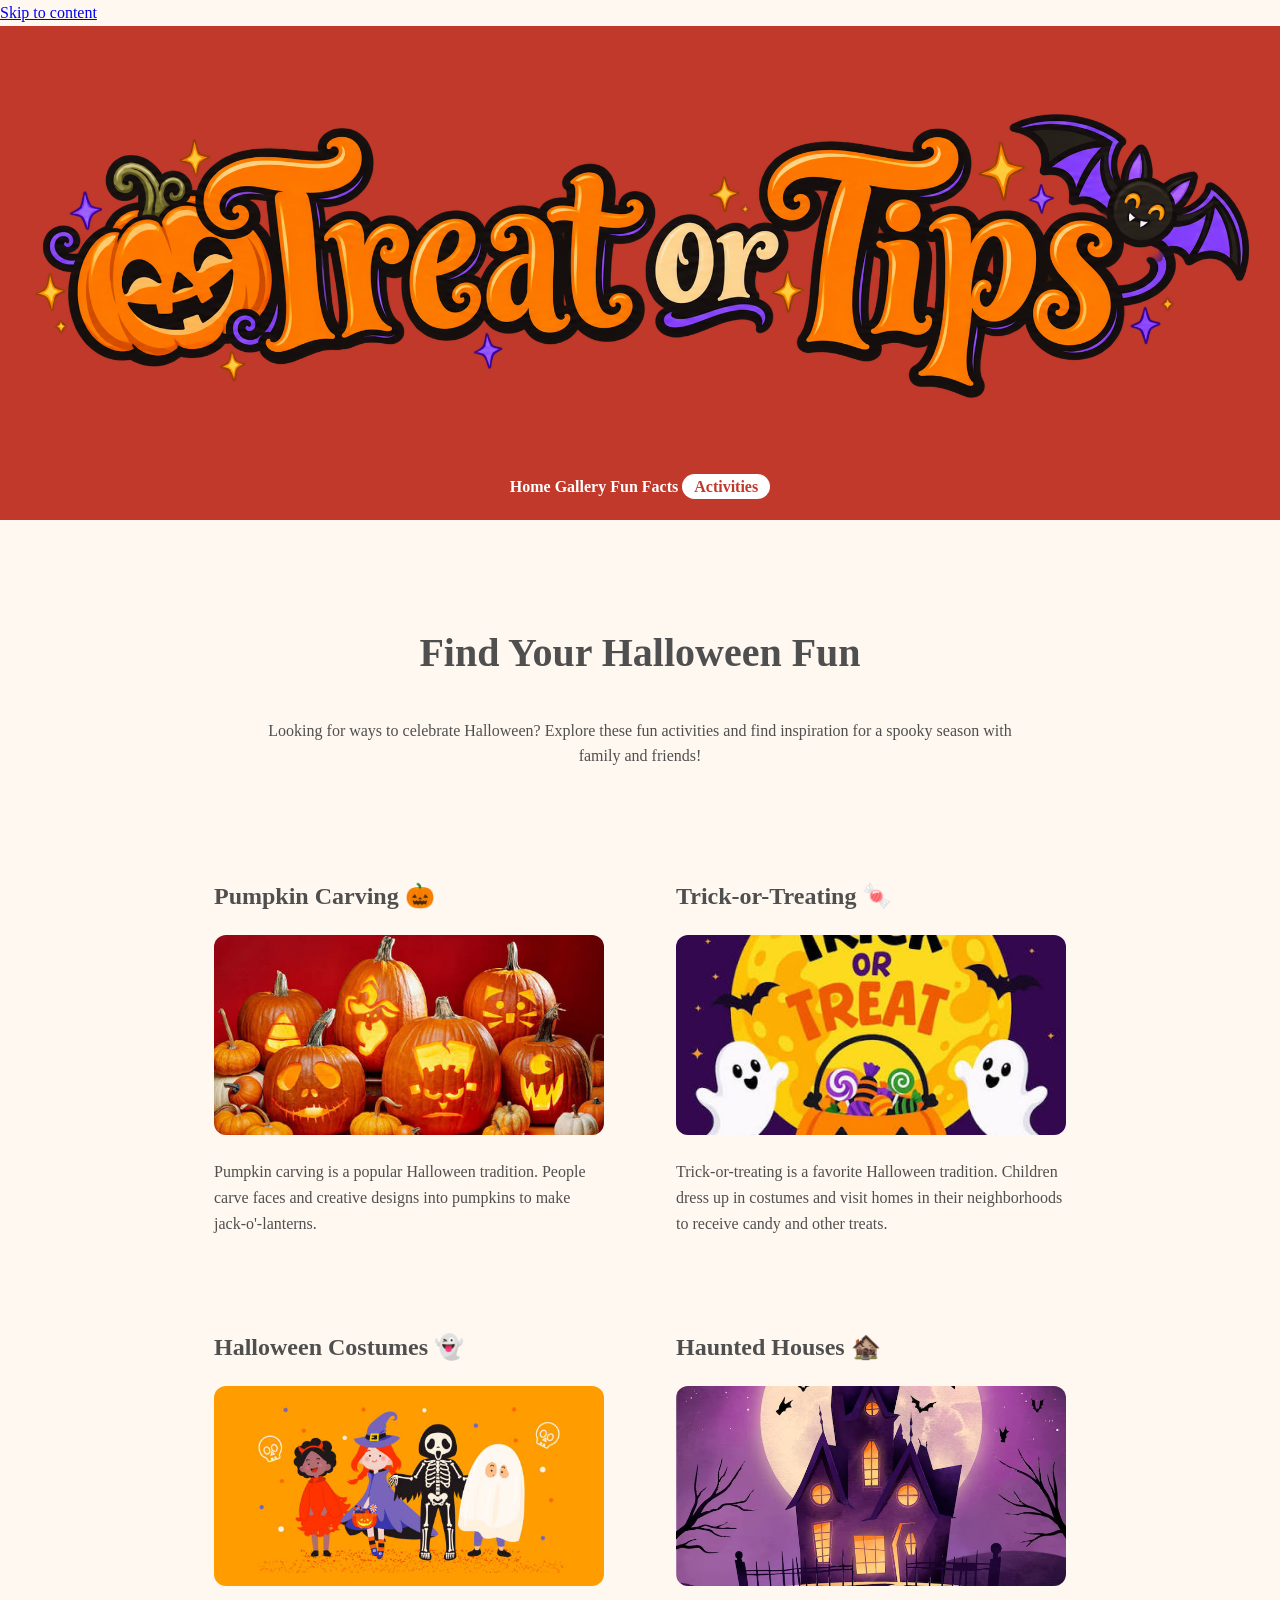
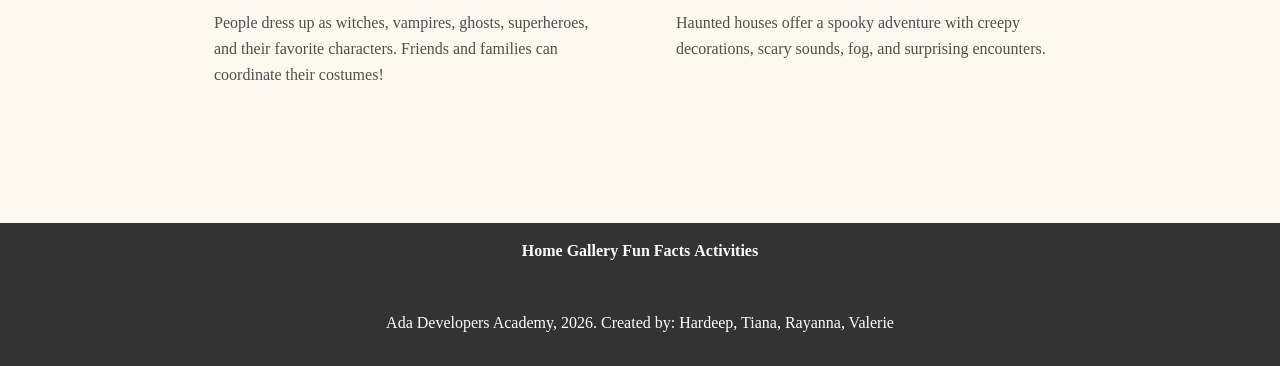
==== commit 30c60470: "add current page marker in navigation for activities.html" ====
--- a/pages/activities.html
+++ b/pages/activities.html
@@ -25,7 +25,7 @@
         <a href="../index.html">Home</a>
         <a href="gallery.html">Gallery</a>
         <a href="facts.html">Fun Facts</a>
-        <a href="activities.html">Activities</a>
+        <a href="activities.html" aria-current="page">Activities </a>
       </nav>
     </header>
 
--- a/stylesheets/style.css
+++ b/stylesheets/style.css
@@ -1,11 +1,106 @@
-header {
-    color: white;
+body {
+  margin: 0;
+  font-family: "Comic Sans MS", "Times New Roman", serif;
+  line-height: 1.6;
+  color: #504f4f;
+  background-color: #fff8f0;
+
+/* Whisk cursor: "32 20" refences the hotspot (the tip of the whisk). */
+  cursor: url("../images/whisk.png") 36 20, auto;
 }
 
-body {
-  background-image: url("../images/halloween-background.png");
-  background-size: cover;
-  background-position: center;
-  background-repeat: no-repeat;
-  background-attachment: fixed;
-}+/* Keep the whisk on links and buttons instead of the default pointing hand */
+a,
+button {
+  cursor: url("../images/whisk.png") 36 20, pointer;
+}
+
+/* header and navigation */
+header {
+  padding: 20px;
+  text-align: center;
+  color: #ffffff;
+  background-color: #c0392b;
+}
+
+header h1 {
+  margin: 0 0 10px;
+}
+
+nav ul {
+  margin: 0;
+  padding: 0;
+  list-style: none;
+}
+
+nav li {
+  display: inline-block;
+  margin: 0 10px;
+}
+
+nav a {
+  font-weight: bold;
+  color: #ffffff;
+  text-decoration: none;
+}
+
+nav a:hover {
+  text-decoration: underline;
+}
+
+/* highlights the link of the page on */
+nav a[aria-current="page"] {
+  padding: 4px 12px;
+  border-radius: 15px;
+  color: #c0392b;
+  background-color: #ffffff;
+}
+
+/* main content */
+main {
+  max-width: 900px;
+  margin: 0 auto;
+  padding: 20px;
+}
+
+h2 {
+  color: #c0392b;
+  font-weight: bold;
+}
+
+img {
+  display: block;
+  max-width: 100%;
+  height: auto;
+  margin: 0 0 15px;
+  border-radius: 8px;
+}
+
+/* white box with rounded corners and a shadow */
+.card {
+  margin-bottom: 30px;
+  padding: 20px;
+  border-radius: 10px;
+  background-color: #ffffff;
+  box-shadow: 0 2px 6px rgba(0, 0, 0, 0.1);
+}
+
+/* footer */
+footer {
+  padding: 15px;
+  text-align: center;
+  color: #ffffff;
+  background-color: #333333;
+}
+
+/* Note: we can add this to style.css for the site footer since its shared across pages
+.site-footer {
+  background:
+    linear-gradient(rgba(0, 0, 0, 0.25), rgba(0, 0, 0, 0.25)),
+    url(../images/header_background.jpg) repeat;
+  background-color: #c0392b;
+  background-size:
+    cover,
+    350px auto;
+}
+*/
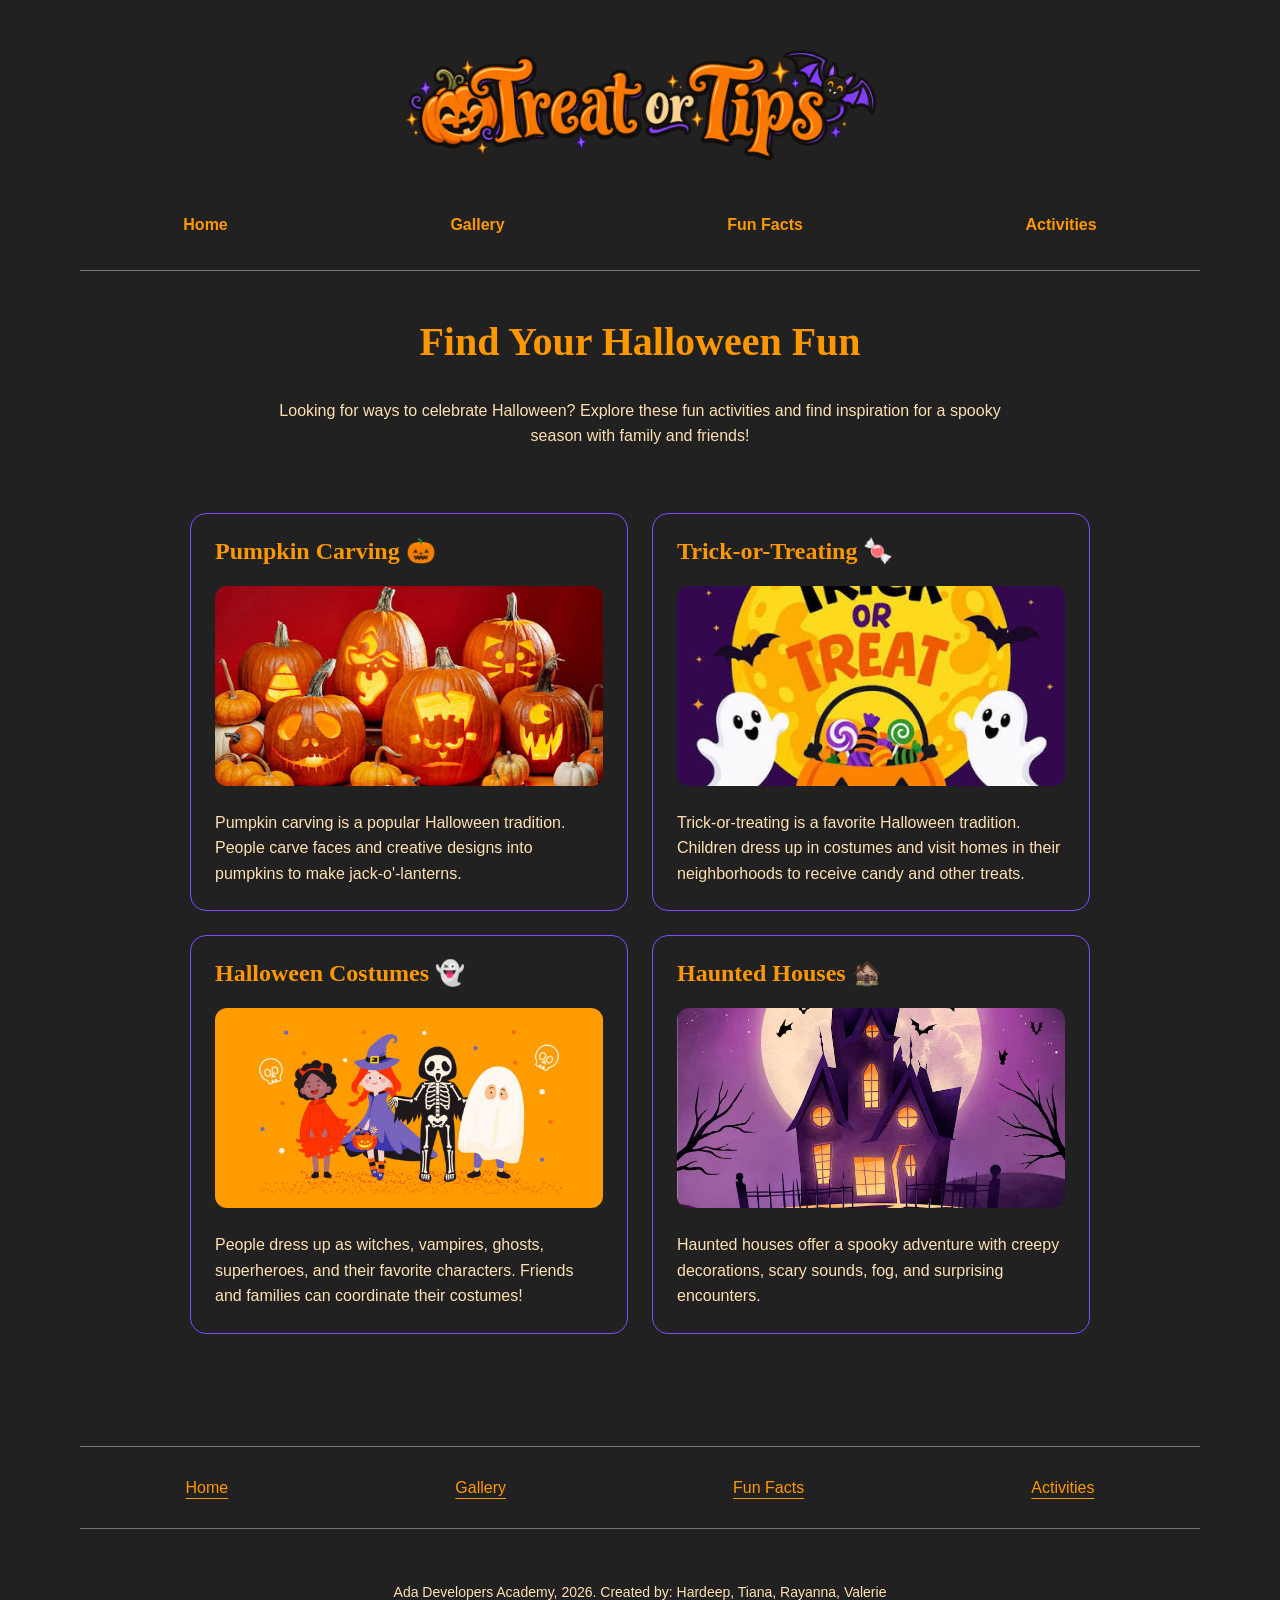
==== commit b873ddca: "Merge ca6ad079552c8cb7333527c748bc2d85c99c6473 into 8ce90a0b8abea8af246ef5d9550e41511d3e3b7d" ====
--- a/pages/activities.html
+++ b/pages/activities.html
@@ -25,7 +25,7 @@
         <a href="../index.html">Home</a>
         <a href="gallery.html">Gallery</a>
         <a href="facts.html">Fun Facts</a>
-        <a href="activities.html" aria-current="page">Activities </a>
+        <a href="activities.html">Activities</a>
       </nav>
     </header>
 
--- a/stylesheets/style.css
+++ b/stylesheets/style.css
@@ -1,106 +1,108 @@
+:root {
+  --dark-orange: #f57c00;
+  --cream: #ffe0b2;
+  --orange: #ff9800;
+  --charcoal: #212121;
+  --purple: #7c4dff;
+  --gray: #757575;
+  --light-gray: #bdbdbd;
+}
+
+* {
+  box-sizing: border-box;
+}
+html {
+  scroll-behavior: smooth;
+}
 body {
   margin: 0;
-  font-family: "Comic Sans MS", "Times New Roman", serif;
+  background: var(--charcoal);
+  color: var(--cream);
+  font-family: Arial, Helvetica, sans-serif;
   line-height: 1.6;
-  color: #504f4f;
-  background-color: #fff8f0;
-
-/* Whisk cursor: "32 20" refences the hotspot (the tip of the whisk). */
-  cursor: url("../images/whisk.png") 36 20, auto;
 }
-
-/* Keep the whisk on links and buttons instead of the default pointing hand */
-a,
-button {
-  cursor: url("../images/whisk.png") 36 20, pointer;
-}
-
-/* header and navigation */
-header {
-  padding: 20px;
-  text-align: center;
-  color: #ffffff;
-  background-color: #c0392b;
-}
-
-header h1 {
-  margin: 0 0 10px;
-}
-
-nav ul {
-  margin: 0;
-  padding: 0;
-  list-style: none;
-}
-
-nav li {
-  display: inline-block;
-  margin: 0 10px;
-}
-
-nav a {
-  font-weight: bold;
-  color: #ffffff;
-  text-decoration: none;
-}
-
-nav a:hover {
-  text-decoration: underline;
-}
-
-/* highlights the link of the page on */
-nav a[aria-current="page"] {
-  padding: 4px 12px;
-  border-radius: 15px;
-  color: #c0392b;
-  background-color: #ffffff;
-}
-
-/* main content */
-main {
-  max-width: 900px;
-  margin: 0 auto;
-  padding: 20px;
-}
-
-h2 {
-  color: #c0392b;
-  font-weight: bold;
-}
-
 img {
   display: block;
   max-width: 100%;
   height: auto;
-  margin: 0 0 15px;
-  border-radius: 8px;
 }
-
-/* white box with rounded corners and a shadow */
-.card {
-  margin-bottom: 30px;
-  padding: 20px;
-  border-radius: 10px;
-  background-color: #ffffff;
-  box-shadow: 0 2px 6px rgba(0, 0, 0, 0.1);
+a {
+  color: var(--orange);
+  text-underline-offset: 5px;
 }
-
-/* footer */
-footer {
-  padding: 15px;
+a:hover {
+  text-decoration-thickness: 3px;
+}
+a:focus-visible {
+  outline: 3px solid var(--cream);
+  outline-offset: 6px;
+}
+h1,
+h2,
+h3,
+p {
+  margin-top: 0;
+}
+h2,
+h3 {
+  line-height: 1.15;
+}
+.site-header,
+main,
+.site-footer {
+  width: min(1120px, 90%);
+  margin-inline: auto;
+}
+.site-header {
+  padding-block: 24px;
+  border-bottom: 1px solid var(--gray);
+}
+.site-header h1 {
+  margin: 0;
+}
+.site-logo {
+  width: min(480px, 90%);
+  margin-inline: auto;
+}
+.site-nav,
+.site-footer nav {
+  display: flex;
+  justify-content: space-around;
+  gap: 16px;
+}
+.site-nav {
+  margin-top: 20px;
+}
+.site-nav a {
+  padding: 8px 18px;
+  font-weight: 700;
+  text-decoration: none;
+}
+.site-nav a[aria-current="page"] {
+  border-bottom: 3px solid var(--orange);
+}
+.site-footer {
+  padding-block: 28px;
+  border-top: 1px solid var(--gray);
   text-align: center;
-  color: #ffffff;
-  background-color: #333333;
 }
-
-/* Note: we can add this to style.css for the site footer since its shared across pages
-.site-footer {
-  background:
-    linear-gradient(rgba(0, 0, 0, 0.25), rgba(0, 0, 0, 0.25)),
-    url(../images/header_background.jpg) repeat;
-  background-color: #c0392b;
-  background-size:
-    cover,
-    350px auto;
+.site-footer p {
+  margin: 24px 0 0;
+  font-size: 0.875rem;
 }
-*/+.skip-link {
+  position: absolute;
+  left: 16px;
+  top: -100px;
+  padding: 12px;
+  background: var(--charcoal);
+  z-index: 1;
+}
+.skip-link:focus {
+  top: 16px;
+}
+@media (prefers-reduced-motion: reduce) {
+  html {
+    scroll-behavior: auto;
+  }
+}
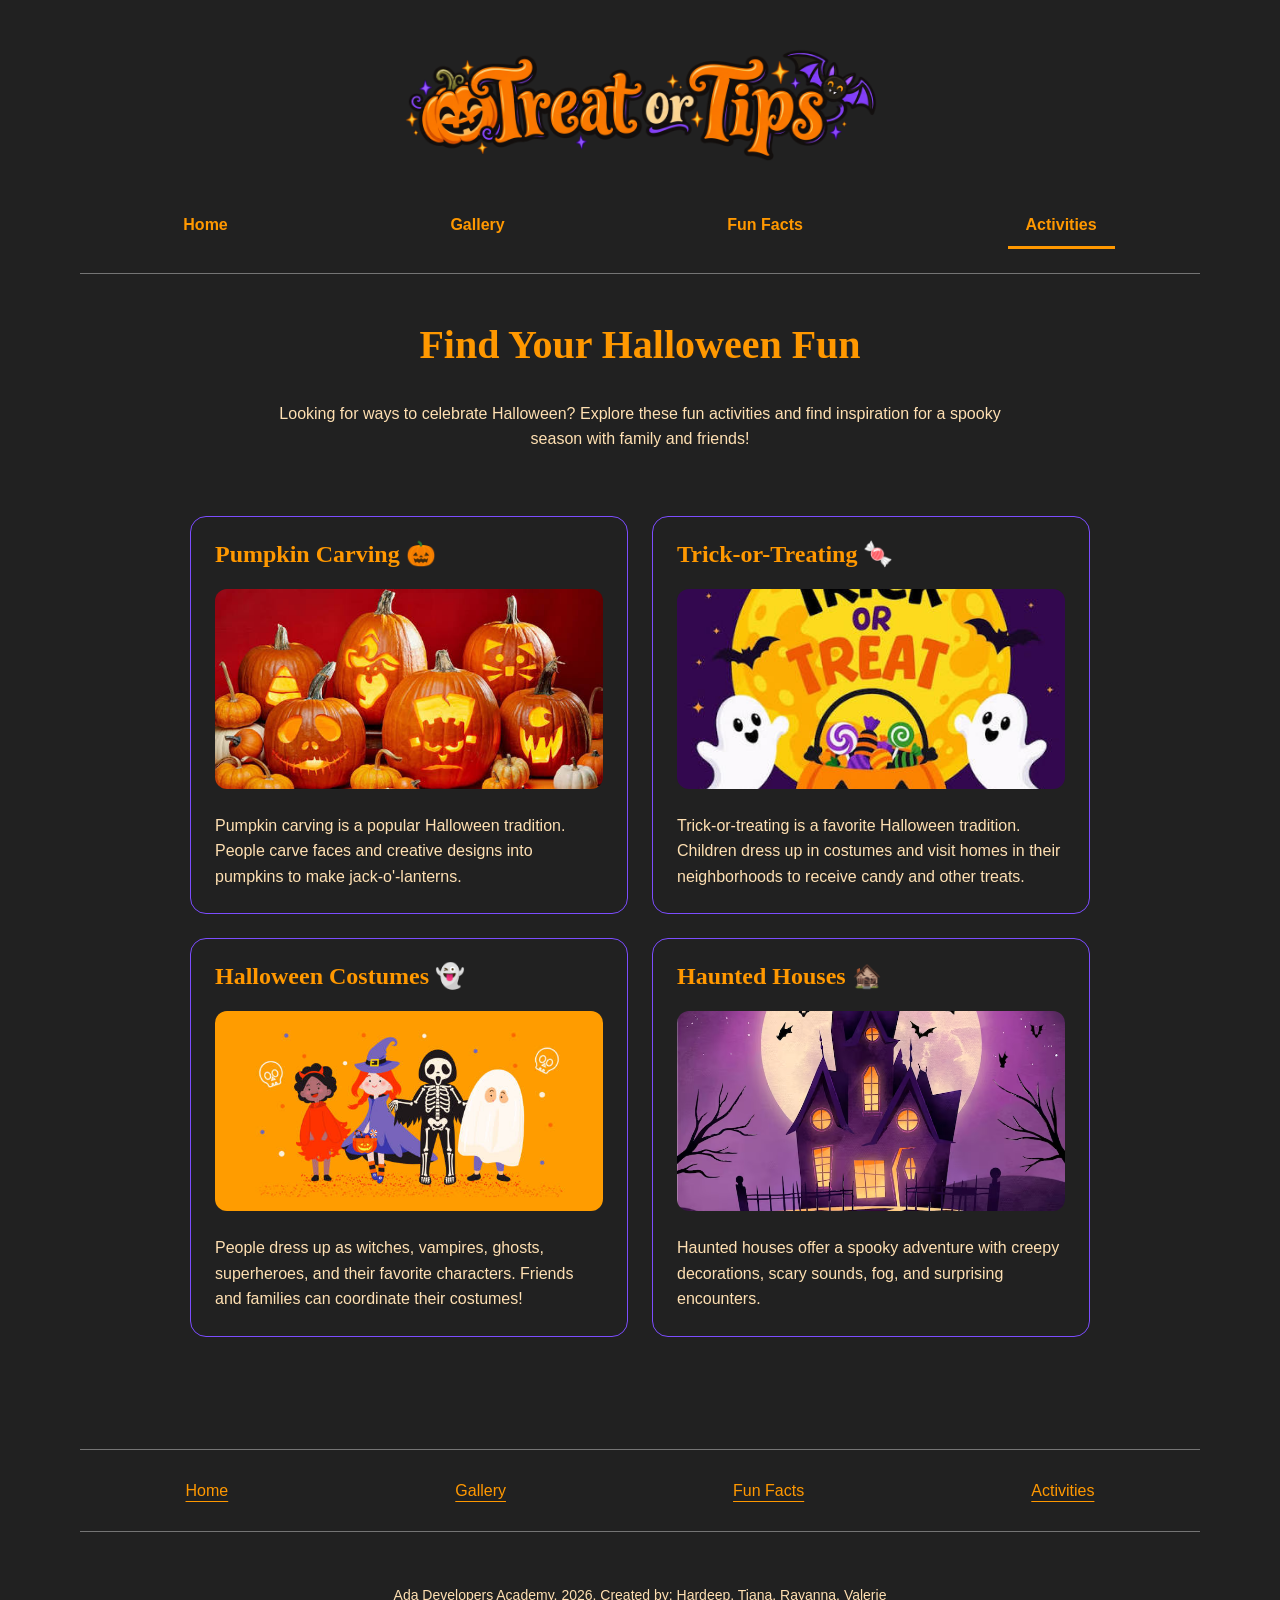
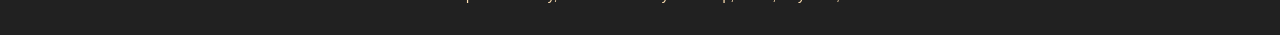
==== commit 01adcfb0: "Merge 77d578bd4478a107e33d44acec50e5294350f187 into 8ce90a0b8abea8af246ef5d9550e41511d3e3b7d" ====
--- a/pages/activities.html
+++ b/pages/activities.html
@@ -25,7 +25,7 @@
         <a href="../index.html">Home</a>
         <a href="gallery.html">Gallery</a>
         <a href="facts.html">Fun Facts</a>
-        <a href="activities.html">Activities</a>
+        <a href="activities.html" aria-current="page">Activities </a>
       </nav>
     </header>
 
